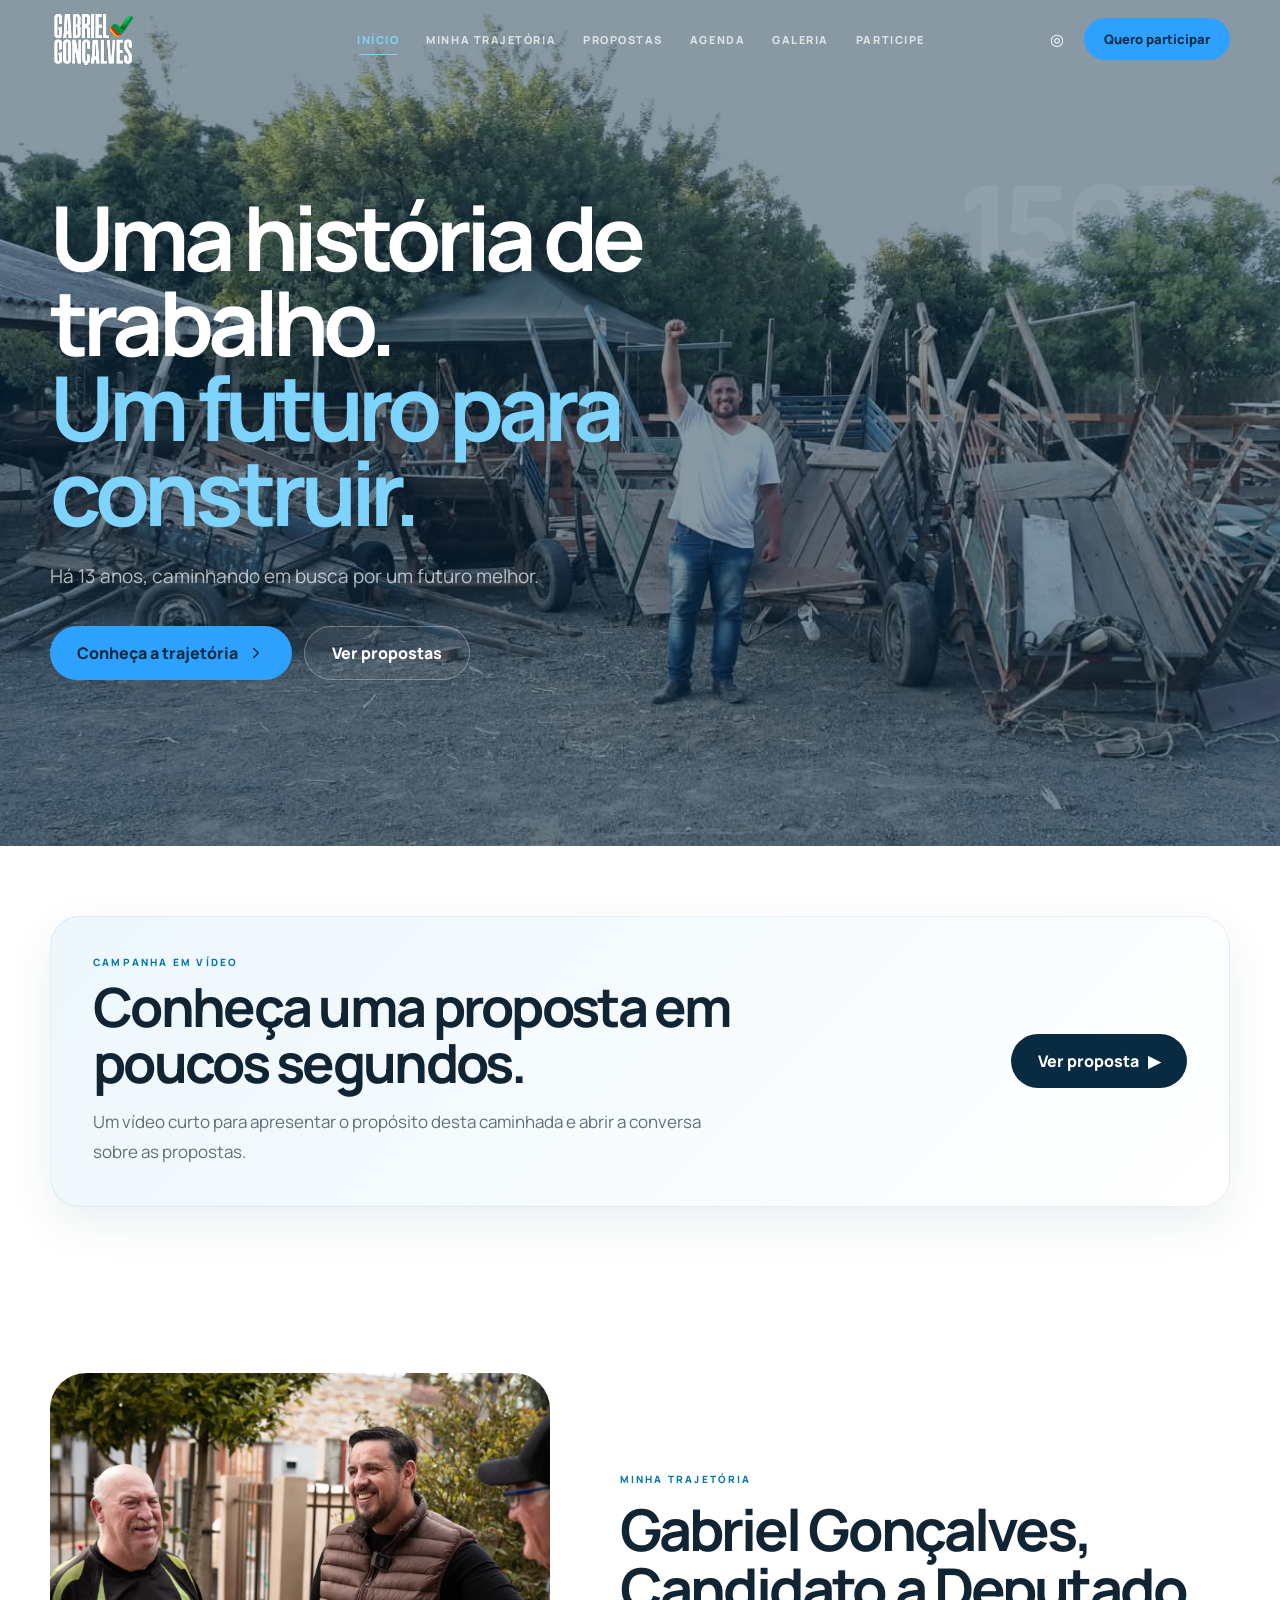
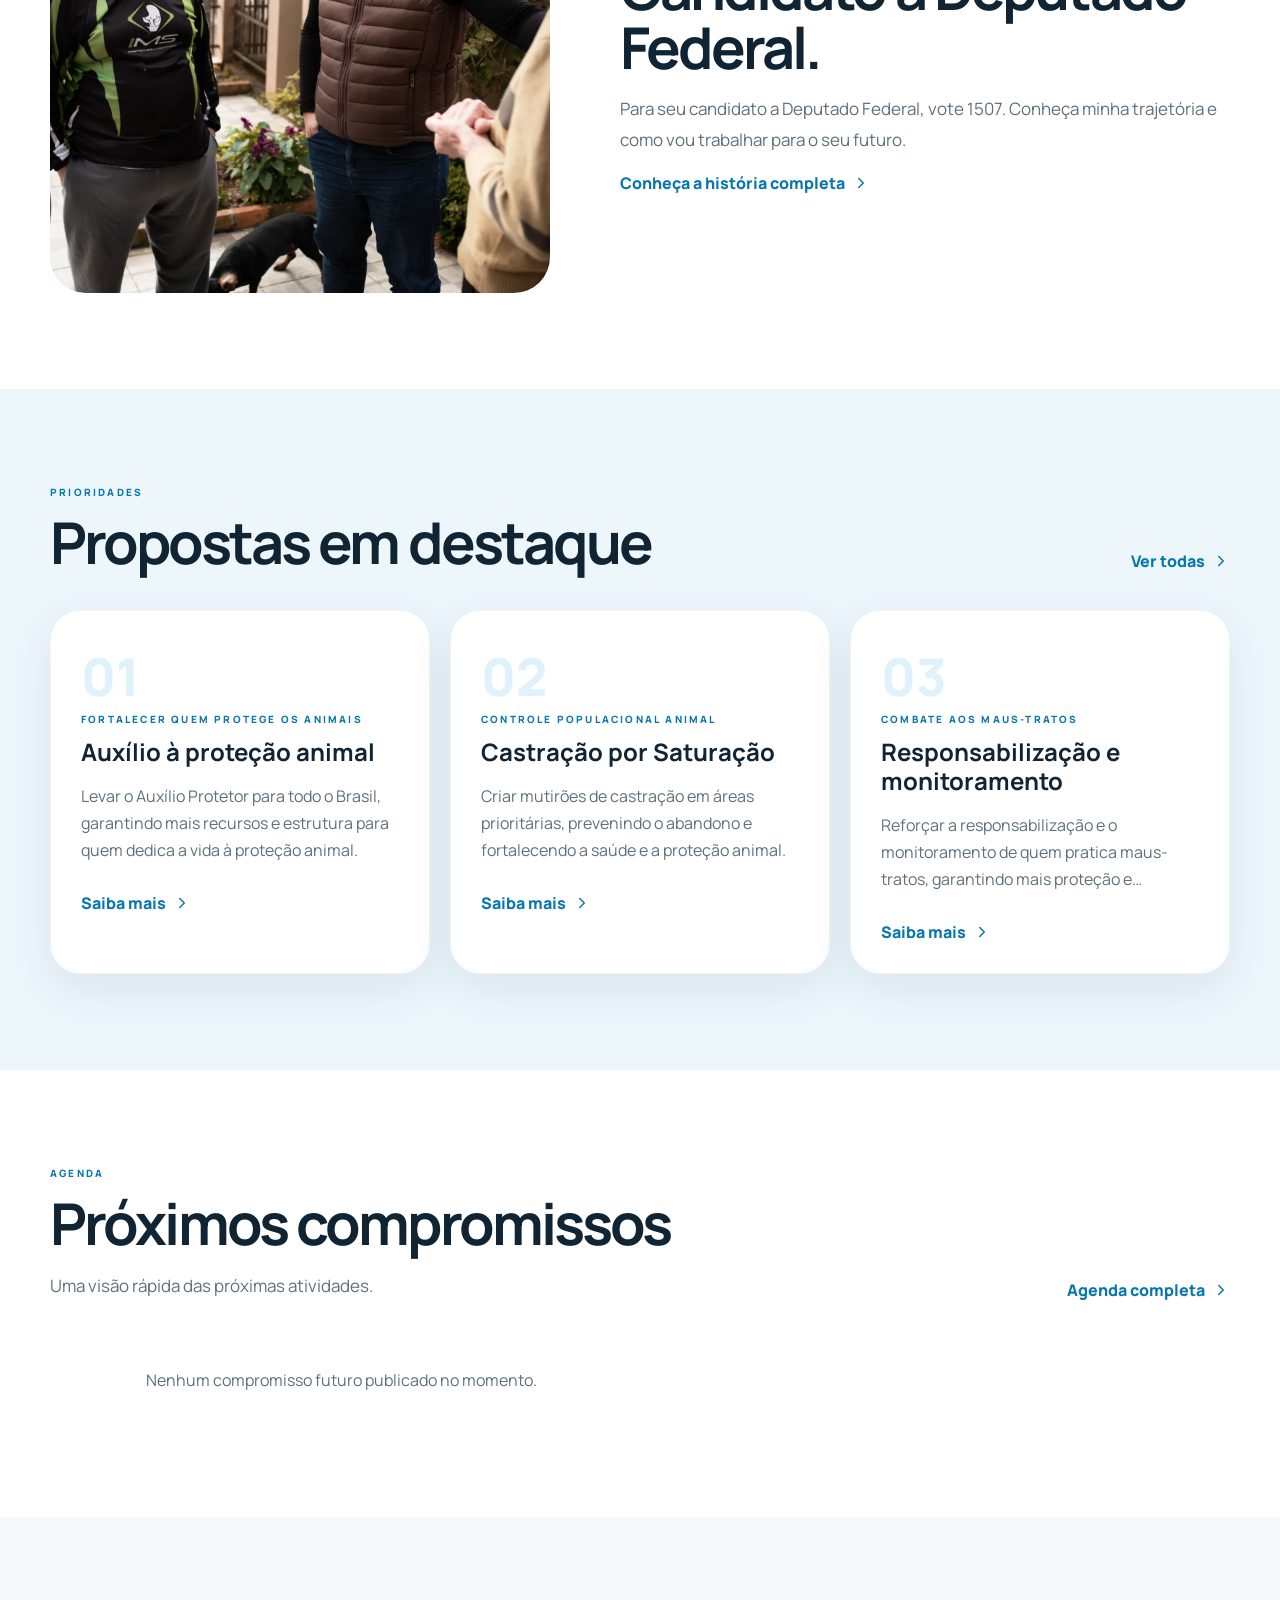
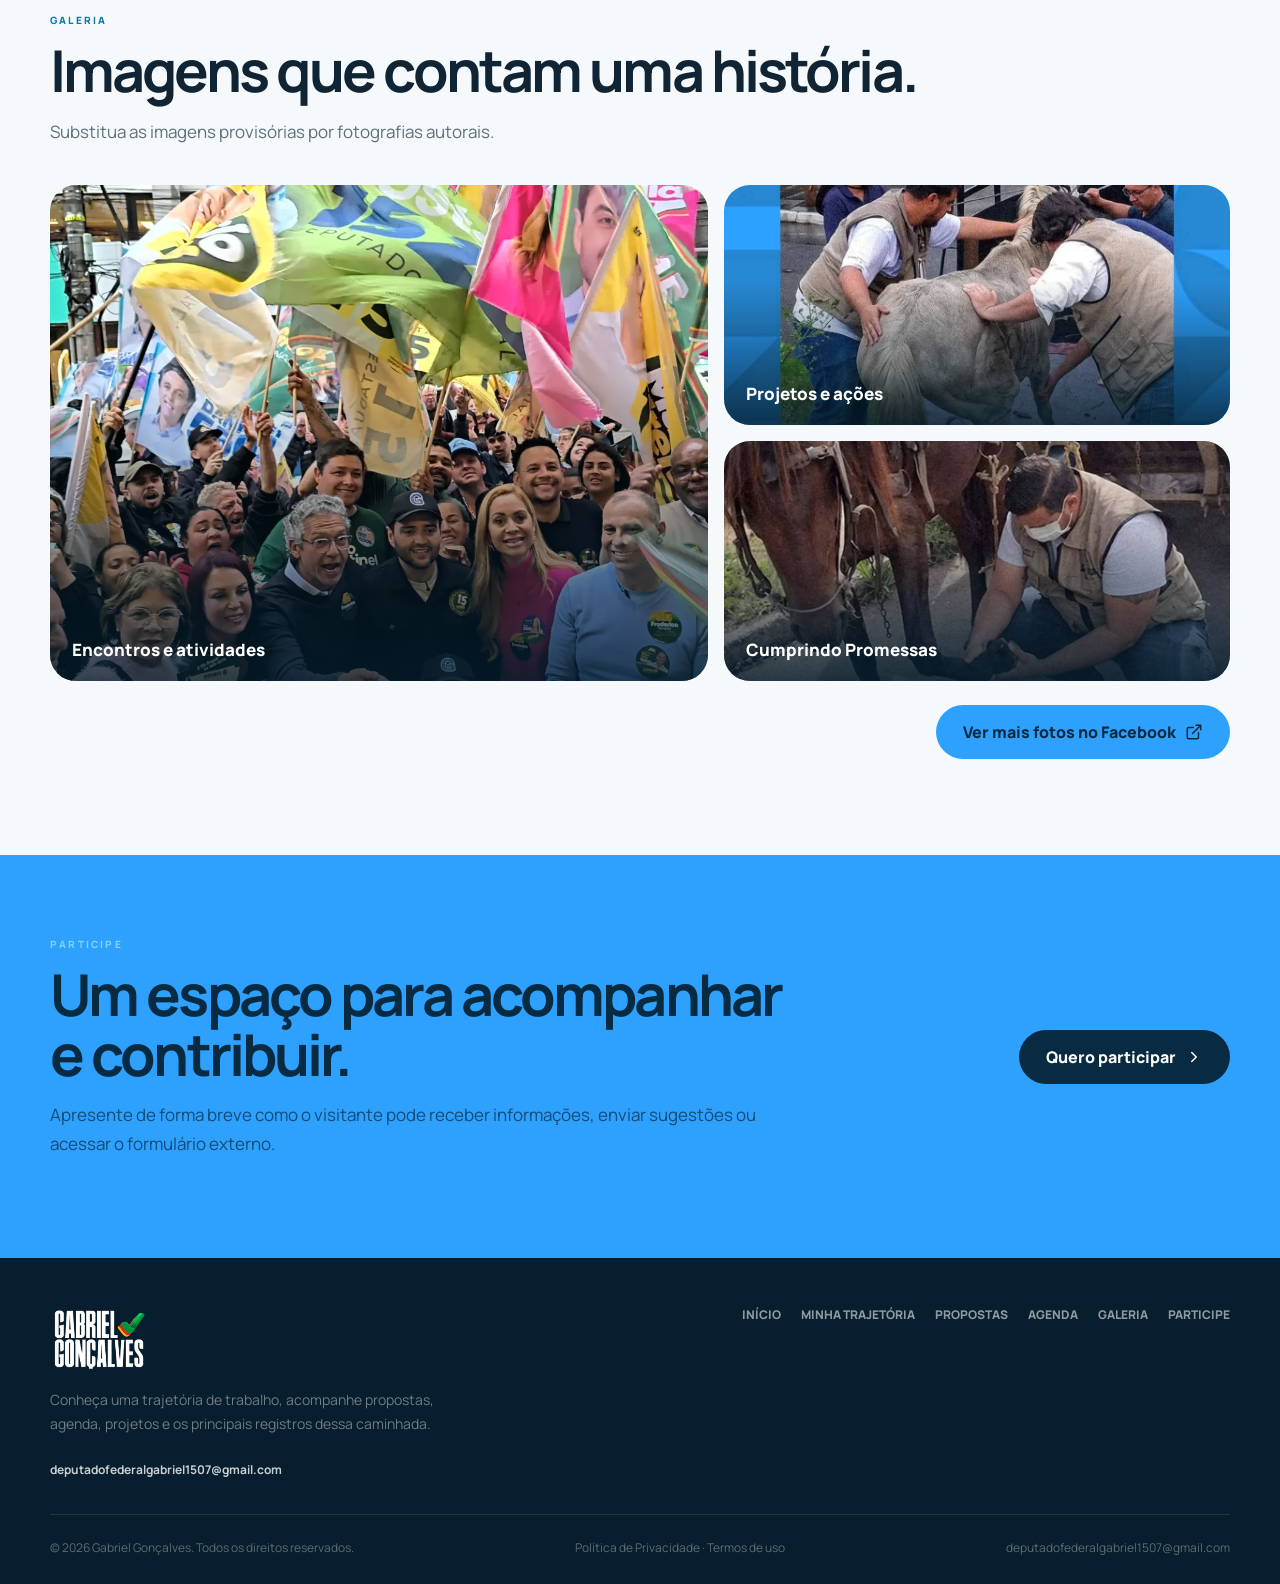
==== index.html @ 4d696f89 "Subindo projeto completo" ====
<!doctype html>
<html lang="pt-BR">

<head>
    <meta charset="UTF-8">
    <meta name="viewport" content="width=device-width,initial-scale=1,viewport-fit=cover">
    <meta name="theme-color" content="#082b42">
    <meta name="description" content="Portal institucional responsivo">
    <link rel="icon" href="assets/images/favicon.svg">
    <link rel="stylesheet" href="assets/css/style.css">
    <title>Portal Institucional</title>
    <link rel="stylesheet" href="assets/css/update-010-final.css">
    <link rel="stylesheet" href="assets/css/agenda-recovery-011.css">
    <link rel="stylesheet" href="assets/css/update-013-social-privacy-responsive.css">
    <link rel="stylesheet" href="assets/css/update-014-mobile-menu-fixes.css">
    <link rel="stylesheet" href="assets/css/update-016-nav-privacy.css">
    <link rel="stylesheet" href="assets/css/update-018-menu-standard.css">
    <link rel="stylesheet" href="assets/css/update-019-header-video.css">
    <link rel="stylesheet" href="assets/css/update-020-youtube-player.css">
    <link rel="stylesheet" href="assets/css/update-021-home-video-modal.css">
    <link rel="stylesheet" href="assets/css/update-023-form-contact.css">
</head>

<body class="page-home">
    <div class="progress"></div>
    <header class="header ">
        <div class="container nav"><a
                    href="index.html"
                    class="brand brand-image"
                    aria-label="Ir para o início"
                >
                    <img src="assets/images/logo_branca.svg" alt="Logo da instituição">
                </a>
            <nav class="desktop-nav"><a class="active" href="index.html">Início</a><a href="minha-trajetoria.html">Minha trajetória</a><a href="propostas.html">Propostas</a><a href="agenda.html">Agenda</a><a href="galeria.html">Galeria</a><a href="participe.html">Participe</a></nav>
            <div class="nav-end"><a class="icon-link" href="#" aria-label="Instagram">◎</a><a class="button small"
                    href="participe.html">Quero participar</a></div><button class="menu-button" aria-label="Abrir menu"
                aria-expanded="false">☰</button>
        </div>
        <nav class="mobile-nav"><a class="active" href="index.html">Início<span class="nav-marker" aria-hidden="true"></span></a><a href="minha-trajetoria.html">Minha trajetória<span class="nav-marker" aria-hidden="true"></span></a><a href="propostas.html">Propostas<span class="nav-marker" aria-hidden="true"></span></a><a href="agenda.html">Agenda<span class="nav-marker" aria-hidden="true"></span></a><a href="galeria.html">Galeria<span class="nav-marker" aria-hidden="true"></span></a><a href="participe.html">Participe<span class="nav-marker" aria-hidden="true"></span></a></nav>
    </header>
    <main>
        <section class="hero"><img src="assets/images/capa.jpeg" alt="Imagem principal provisória">
            <div class="container hero-content">
                <h1>Uma história de trabalho.<br><span>Um futuro para construir.</span></h1>
                <p class="hero-copy">Há 13 anos, caminhando em busca por um futuro melhor.</p>
                <div class="buttons"><a class="button" href="minha-trajetoria.html">Conheça a trajetória <svg
                            class="ui-icon" viewBox="0 0 24 24" aria-hidden="true">
                            <path d="m9 18 6-6-6-6" />
                        </svg></a><a class="button ghost" href="propostas.html">Ver propostas</a></div>
            </div>
            <div class="identity">1507</div>
        </section>
        <section class="home-video-cta-section"><div class="container"><div class="home-video-cta reveal"><div class="home-video-cta-copy"><span class="eyebrow">Campanha em vídeo</span><h2>Conheça uma proposta em poucos segundos.</h2><p class="lead">Um vídeo curto para apresentar o propósito desta caminhada e abrir a conversa sobre as propostas.</p></div><button class="button dark" type="button" data-home-video-open>Ver proposta <span aria-hidden="true">▶</span></button></div></div></section>
        <section class="section white">
            <div class="container about-preview">
                <div class="image-frame reveal"><img src="assets/images/perfil.webp"
                        alt="Retrato institucional provisório"></div>
                <div class="reveal"><span class="eyebrow">Minha trajetória</span>
                    <h2>Gabriel Gonçalves, Candidato a Deputado Federal.</h2>
                    <p class="lead">Para seu candidato a Deputado Federal, vote 1507. Conheça minha trajetória e como vou trabalhar para o seu futuro.</p><a class="text-link" href="minha-trajetoria.html">Conheça a história completa
                        <svg class="ui-icon" viewBox="0 0 24 24" aria-hidden="true">
                            <path d="m9 18 6-6-6-6" />
                        </svg></a>
                </div>
            </div>
        </section>
        <section class="section soft">
            <div class="container">
                <div class="section-head">
                    <div><span class="eyebrow">Prioridades</span>
                        <h2>Propostas em destaque</h2>
                    </div><a href="propostas.html">Ver todas <svg class="ui-icon" viewBox="0 0 24 24"
                            aria-hidden="true">
                            <path d="m9 18 6-6-6-6" />
                        </svg></a>
                </div>
                <div class="proposal-grid">
                    <article class="proposal-card reveal"><span class="proposal-number">01</span><span
                            class="eyebrow">Fortalecer quem protege os animais</span>
                        <h3>Auxílio à proteção animal</h3>
                        <p>Levar o Auxílio Protetor para todo o Brasil, garantindo mais recursos e estrutura para quem dedica a vida à proteção animal.</p><a
                            class="card-link" href="propostas.html">Saiba mais <svg class="ui-icon" viewBox="0 0 24 24"
                                aria-hidden="true">
                                <path d="m9 18 6-6-6-6" />
                            </svg></a>
                    </article>
                    <article class="proposal-card reveal"><span class="proposal-number">02</span><span
                            class="eyebrow">Controle Populacional Animal</span>
                        <h3>Castração por Saturação</h3>
                        <p>Criar mutirões de castração em áreas prioritárias, prevenindo o abandono e fortalecendo a saúde e a proteção animal.</p><a
                            class="card-link" href="propostas.html">Saiba mais <svg class="ui-icon" viewBox="0 0 24 24"
                                aria-hidden="true">
                                <path d="m9 18 6-6-6-6" />
                            </svg></a>
                    </article>
                    <article class="proposal-card reveal"><span class="proposal-number">03</span><span
                            class="eyebrow">Combate aos Maus-Tratos</span>
                        <h3>Responsabilização e monitoramento</h3>
                        <p>Reforçar a responsabilização e o monitoramento de quem pratica maus-tratos, garantindo mais proteção e segurança aos animais.</p><a
                            class="card-link" href="propostas.html">Saiba mais <svg class="ui-icon" viewBox="0 0 24 24"
                                aria-hidden="true">
                                <path d="m9 18 6-6-6-6" />
                            </svg></a>
                    </article>
                </div>
            </div>
        </section>
        <section class="section white">
            <div class="container">
                <div class="section-head">
                    <div><span class="eyebrow">Agenda</span>
                        <h2>Próximos compromissos</h2>
                        <p class="lead">Uma visão rápida das próximas atividades.</p>
                    </div><a href="agenda.html">Agenda completa <svg class="ui-icon" viewBox="0 0 24 24"
                            aria-hidden="true">
                            <path d="m9 18 6-6-6-6" />
                        </svg></a>
                </div>
                <div class="agenda-preview"><a class="event reveal" href="agenda.html">
                        <div class="event-date"><svg viewBox="0 0 24 24">
                                <path d="M3 5h18v16H3zM7 3v4M17 3v4M3 10h18" />
                            </svg><strong>A DEFINIR</strong></div>
                        <div class="event-info"><span class="eyebrow">Encontro</span>
                            <h3>Próximo compromisso</h3>
                            <p class="event-meta"><span><svg viewBox="0 0 24 24">
                                        <circle cx="12" cy="12" r="9" />
                                        <path d="M12 7v5l3 2" />
                                    </svg>Horário a confirmar</span><span><svg viewBox="0 0 24 24">
                                        <path d="M20 10c0 5-8 11-8 11S4 15 4 10a8 8 0 1 1 16 0z" />
                                        <circle cx="12" cy="10" r="2" />
                                    </svg>Local a confirmar</span></p>
                        </div><svg class="ui-icon" viewBox="0 0 24 24" aria-hidden="true">
                            <path d="m9 18 6-6-6-6" />
                        </svg>
                    </a><a class="event reveal" href="agenda.html">
                        <div class="event-date"><svg viewBox="0 0 24 24">
                                <path d="M3 5h18v16H3zM7 3v4M17 3v4M3 10h18" />
                            </svg><strong>EM BREVE</strong></div>
                        <div class="event-info"><span class="eyebrow">Agenda</span>
                            <h3>Nova atividade</h3>
                            <p class="event-meta"><span><svg viewBox="0 0 24 24">
                                        <circle cx="12" cy="12" r="9" />
                                        <path d="M12 7v5l3 2" />
                                    </svg>Horário a confirmar</span><span><svg viewBox="0 0 24 24">
                                        <path d="M20 10c0 5-8 11-8 11S4 15 4 10a8 8 0 1 1 16 0z" />
                                        <circle cx="12" cy="10" r="2" />
                                    </svg>Local a confirmar</span></p>
                        </div><svg class="ui-icon" viewBox="0 0 24 24" aria-hidden="true">
                            <path d="m9 18 6-6-6-6" />
                        </svg>
                    </a></div>
            </div>
        </section>
        <section class="section gallery-section">
            <div class="container">
                <div class="section-head">
                    <div><span class="eyebrow">Galeria</span>
                        <h2>Imagens que contam uma história.</h2>
                        <p class="lead">Substitua as imagens provisórias por fotografias autorais.</p>
                    </div>
                </div>
                <div class="gallery-grid"><button class="gallery-item gallery-large reveal"
                        data-lightbox="assets/images/gallery-1.webp" aria-label="Ampliar imagem 1"><img
                            src="assets/images/gallery-1.webp" alt="Imagem provisória da galeria 1"><span>Encontros e
                            atividades</span></button><button class="gallery-item reveal"
                        data-lightbox="assets/images/gallery2.jpeg" aria-label="Ampliar imagem 2"><img
                            src="assets/images/gallery2.jpeg" alt="Imagem provisória da galeria 2"><span>Projetos e
                            ações</span></button><button class="gallery-item reveal"
                        data-lightbox="assets/images/gallery3.jpeg" aria-label="Ampliar imagem 3"><img
                            src="assets/images/gallery3.jpeg" alt="Imagem provisória da galeria 3"><span>Cumprindo Promessas
                            </span></button></div>
                <div style="display:flex;justify-content:flex-end;margin-top:24px;">
                    <a class="button" href="https://www.facebook.com/share/1ZraroQmxM/" target="_blank" rel="noopener noreferrer">
                        Ver mais fotos no Facebook
                        <svg class="ui-icon" viewBox="0 0 24 24" aria-hidden="true">
                            <path d="M15 3h6v6M10 14 21 3M18 13v6a2 2 0 0 1-2 2H5a2 2 0 0 1-2-2V8a2 2 0 0 1 2-2h6" />
                        </svg>
                    </a>
                </div>
            </div>
        </section>
        <section class="home-participate">
            <div class="container participate-banner reveal">
                <div><span class="eyebrow light">Participe</span>
                    <h2>Um espaço para acompanhar e contribuir.</h2>
                    <p>Apresente de forma breve como o visitante pode receber informações, enviar sugestões ou acessar o
                        formulário externo.</p>
                </div><a class="button" href="participe.html">Quero participar <svg class="ui-icon" viewBox="0 0 24 24"
                        aria-hidden="true">
                        <path d="m9 18 6-6-6-6" />
                    </svg></a>
            </div>
        </section>
        <div class="lightbox" id="lightbox" aria-hidden="true"><button type="button" class="lightbox-close"
                aria-label="Fechar imagem">×</button><img src="" alt="Imagem ampliada"></div>
    </main>
    <footer>
        <div class="container">
            <div class="footer-grid">
                <div>
                    <div class="brand"><a
                    href="index.html"
                    class="brand brand-image"
                    aria-label="Ir para o início"
                >
                    <img src="assets/images/logo_branca.svg" alt="Logo da instituição">
                </a></div>
                    <p>Conheça uma trajetória de trabalho, acompanhe propostas, agenda, projetos e os principais registros dessa caminhada.</p><a class="site-contact-email" href="mailto:deputadofederalgabriel1507@gmail.com">deputadofederalgabriel1507@gmail.com</a>
                </div>
                <nav class="footer-nav"><a href="index.html">Início</a><a href="minha-trajetoria.html">Minha
                        trajetória</a><a href="propostas.html">Propostas</a><a href="agenda.html">Agenda</a><a
                        href="galeria.html">Galeria</a><a href="participe.html">Participe</a></nav>
            </div>
            <div class="legal"><span>© 2026 Gabriel Gonçalves. Todos os direitos reservados.</span><span><a href="politica-de-privacidade.html">Política de Privacidade</a> · Termos de uso</span><span><a class="footer-contact-link" href="mailto:deputadofederalgabriel1507@gmail.com">deputadofederalgabriel1507@gmail.com</a></span></div>
        </div>
    </footer>
    <script src="assets/js/main.js"></script>
    <script src="assets/js/home-agenda-live.js"></script>
    <script src="assets/js/mobile-menu-v2.js"></script>

    <div class="home-video-modal-backdrop" id="home-video-modal" aria-hidden="true"><div class="home-video-modal" role="dialog" aria-modal="true" aria-label="Vídeo da campanha"><button class="home-video-modal-close" type="button" aria-label="Fechar vídeo">×</button><div class="home-video-frame" data-home-video-frame></div></div></div>
    <script src="assets/js/home-video-modal.js"></script>
</body>

</html>
---- assets/css/style.css ----
@import url('https://fonts.googleapis.com/css2?family=Manrope:wght@400;500;600;700;800&display=swap');

:root {
    --navy: #082b42;
    --navy2: #061e2d;
    --blue: #2ea1ff;
    --cyan: #7dd3fc;
    --text: #102433;
    --muted: #5f707b;
    --soft: #edf6fb;
    --white: #fff;
    --shadow: 0 16px 46px rgba(12, 65, 94, .09)
}

* {
    box-sizing: border-box
}

html {
    scroll-behavior: smooth;
    overflow-x: hidden
}

body {
    margin: 0;
    overflow-x: hidden;
    background: #f4f8fb;
    color: var(--text);
    font-family: Manrope, Arial, sans-serif
}

body.menu-open {
    overflow: hidden
}

a {
    color: inherit;
    text-decoration: none
}

button {
    font: inherit
}

img {
    display: block;
    max-width: 100%
}

.container {
    width: min(1180px, calc(100% - 40px));
    margin: auto
}

.progress {
    position: fixed;
    inset: 0 0 auto;
    height: 3px;
    z-index: 100;
    transform-origin: left;
    background: var(--blue)
}

.header {
    position: fixed;
    inset: 0 0 auto;
    z-index: 80;
    transition: .35s
}

.header.scrolled,
.header.inner {
    background: rgba(8, 43, 66, .96);
    box-shadow: 0 12px 40px rgba(4, 31, 48, .2);
    backdrop-filter: blur(16px)
}

.nav {
    height: 78px;
    display: flex;
    align-items: center;
    justify-content: space-between;
    gap: 24px
}

.brand {
    color: #fff;
    line-height: 1
}

.brand strong {
    display: block;
    font-size: 19px;
    font-weight: 800;
    letter-spacing: -.04em
}

.brand span {
    display: block;
    margin-top: 7px;
    color: var(--cyan);
    font-size: 8px;
    font-weight: 800;
    letter-spacing: .23em
}

.brand-logo {
    height: 44px;
    width: auto
}

.desktop-nav {
    display: flex;
    gap: 27px
}

.desktop-nav a {
    position: relative;
    padding: 12px 0;
    color: rgba(255, 255, 255, .72);
    font-size: 11px;
    font-weight: 800;
    letter-spacing: .14em;
    text-transform: uppercase
}

.desktop-nav a:hover,
.desktop-nav a.active {
    color: var(--cyan)
}

.desktop-nav a.active:after {
    content: '';
    position: absolute;
    left: 2px;
    right: 2px;
    bottom: 4px;
    height: 1px;
    background: var(--cyan)
}

.nav-end {
    display: flex;
    align-items: center;
    gap: 12px
}

.icon-link {
    color: #fff;
    padding: 8px
}

.menu-button {
    display: none;
    padding: 9px;
    border: 1px solid rgba(255, 255, 255, .2);
    border-radius: 50%;
    background: transparent;
    color: #fff
}

.mobile-nav {
    display: none;
    background: var(--navy);
    border-top: 1px solid rgba(255, 255, 255, .1)
}

.mobile-nav.open {
    display: block
}

.mobile-nav a {
    display: flex;
    justify-content: space-between;
    padding: 16px 20px;
    border-bottom: 1px solid rgba(255, 255, 255, .09);
    color: #fff;
    font-weight: 700
}

.button {
    display: inline-flex;
    align-items: center;
    justify-content: center;
    gap: 9px;
    min-height: 54px;
    padding: 0 27px;
    border: 0;
    border-radius: 999px;
    background: var(--blue);
    color: var(--navy);
    font-weight: 800;
    cursor: pointer;
    transition: .25s
}

.button:hover {
    transform: translateY(-2px);
    background: #fff
}

.button.small {
    min-height: 42px;
    padding: 0 20px;
    font-size: 13px
}

.button.ghost {
    border: 1px solid rgba(255, 255, 255, .3);
    background: rgba(255, 255, 255, .06);
    color: #fff
}

.button.dark {
    background: var(--navy);
    color: #fff
}

.button.dark:hover {
    background: #fff;
    color: var(--navy)
}

.hero {
    position: relative;
    display: flex;
    min-height: 94svh;
    align-items: center;
    overflow: hidden;
    background: var(--navy);
    color: #fff
}

.hero>img {
    position: absolute;
    inset: 0;
    width: 100%;
    height: 100%;
    object-fit: cover;
    opacity: .52
}

.hero:after {
    content: '';
    position: absolute;
    inset: 0;
    background: linear-gradient(90deg, var(--navy), rgba(8, 43, 66, .91) 50%, rgba(8, 43, 66, .17)), linear-gradient(0deg, var(--navy), transparent 58%)
}

.hero-content {
    position: relative;
    z-index: 2;
    padding: 122px 0 90px
}

.pill {
    display: inline-flex;
    align-items: center;
    gap: 8px;
    padding: 10px 15px;
    border: 1px solid rgba(255, 255, 255, .18);
    border-radius: 999px;
    background: rgba(255, 255, 255, .09);
    font-size: 10px;
    font-weight: 800;
    letter-spacing: .18em;
    text-transform: uppercase
}

.hero h1 {
    max-width: 930px;
    margin: 26px 0 0;
    font-size: clamp(50px, 7vw, 92px);
    line-height: .95;
    letter-spacing: -.065em
}

.hero h1 span {
    color: var(--cyan)
}

.hero-copy {
    max-width: 650px;
    margin: 26px 0 0;
    color: rgba(255, 255, 255, .68);
    font-size: 19px;
    line-height: 1.75
}

.buttons {
    display: flex;
    flex-wrap: wrap;
    gap: 12px;
    margin-top: 33px
}

.identity {
    position: absolute;
    z-index: 2;
    right: 7%;
    top: 17%;
    color: rgba(255, 255, 255, .08);
    font-size: 120px;
    font-weight: 800;
    letter-spacing: -.08em
}

.section {
    padding: 94px 0
}

.white {
    background: #fff
}

.soft {
    background: var(--soft)
}

.eyebrow {
    display: block;
    color: #0877ad;
    font-size: 10px;
    font-weight: 800;
    letter-spacing: .22em;
    text-transform: uppercase
}

.eyebrow.light {
    color: var(--cyan)
}

h2 {
    margin: 14px 0 0;
    font-size: clamp(35px, 5vw, 58px);
    line-height: 1.03;
    letter-spacing: -.05em
}

.lead {
    color: var(--muted);
    font-size: 17px;
    line-height: 1.78
}

.section-head {
    display: flex;
    align-items: end;
    justify-content: space-between;
    gap: 28px;
    margin-bottom: 38px
}

.section-head p {
    margin-bottom: 0
}

.text-link,
.section-head>a,
.card-link {
    display: inline-flex;
    align-items: center;
    gap: 7px;
    color: #0877ad;
    font-weight: 800
}

.about-preview {
    display: grid;
    grid-template-columns: .9fr 1.1fr;
    align-items: center;
    gap: 70px
}

.image-frame {
    overflow: hidden;
    border-radius: 36px
}

.image-frame img {
    width: 100%;
    height: 520px;
    object-fit: cover;
    transition: .6s
}

.image-frame:hover img {
    transform: scale(1.035)
}

.proposal-grid {
    display: grid;
    grid-template-columns: repeat(3, 1fr);
    gap: 20px
}

.proposal-card {
    min-width: 0;
    padding: 30px;
    border: 1px solid rgba(8, 43, 66, .05);
    border-radius: 30px;
    background: #fff;
    box-shadow: var(--shadow)
}

.proposal-number {
    display: block;
    color: #dff2fc;
    font-size: 52px;
    font-weight: 800
}

.proposal-card h3 {
    margin: 12px 0 0;
    font-size: 24px;
    line-height: 1.2
}

.proposal-card p {
    display: -webkit-box;
    overflow: hidden;
    color: var(--muted);
    line-height: 1.7;
    -webkit-line-clamp: 3;
    -webkit-box-orient: vertical
}

.proposal-card .card-link {
    margin-top: 12px;
    border: 0;
    background: none;
    padding: 0;
    cursor: pointer
}

.agenda-preview {
    display: grid;
    grid-template-columns: 1fr 1fr;
    gap: 16px
}

.event {
    display: grid;
    grid-template-columns: 100px minmax(0, 1fr) auto;
    align-items: center;
    gap: 20px;
    padding: 23px;
    border: 1px solid rgba(8, 43, 66, .05);
    border-radius: 26px;
    background: #f4f9fc;
    transition: .25s
}

.event:hover {
    transform: translateY(-3px);
    background: #e9f5fb
}

.event-date {
    padding-right: 18px;
    border-right: 1px solid rgba(8, 43, 66, .1)
}

.event-date svg {
    width: 22px;
    fill: none;
    stroke: #1599e5;
    stroke-width: 2
}

.event-date strong {
    display: block;
    margin-top: 8px;
    font-size: 13px
}

.event-info h3 {
    margin: 5px 0 0;
    font-size: 20px
}

.event-meta {
    display: flex;
    flex-wrap: wrap;
    gap: 16px;
    margin: 9px 0 0;
    color: var(--muted);
    font-size: 13px
}

.event-meta span {
    display: flex;
    align-items: center;
    gap: 6px
}

.chevron {
    font-size: 25px;
    color: #88d3f3
}

.page-hero {
    position: relative;
    overflow: hidden;
    padding: 145px 0 82px;
    background: var(--navy);
    color: #fff
}

.page-hero:after {
    content: '';
    position: absolute;
    right: -90px;
    top: 25px;
    width: 330px;
    height: 330px;
    border: 70px solid rgba(46, 161, 255, .08);
    border-radius: 50%
}

.page-hero .container {
    position: relative;
    z-index: 2
}

.page-hero h1 {
    max-width: 920px;
    margin: 20px 0 0;
    font-size: clamp(48px, 7vw, 76px);
    line-height: .98;
    letter-spacing: -.06em
}

.page-hero p {
    max-width: 680px;
    color: rgba(255, 255, 255, .62);
    font-size: 18px;
    line-height: 1.75
}

.about-page {
    display: grid;
    grid-template-columns: 1fr 1fr;
    align-items: start;
    gap: 65px
}

.about-page>img {
    width: 100%;
    height: 650px;
    object-fit: cover;
    border-radius: 36px
}

.values {
    display: grid;
    grid-template-columns: 1fr 1fr;
    gap: 12px;
    margin-top: 30px
}

.value {
    display: flex;
    align-items: center;
    gap: 10px;
    padding: 15px;
    border-radius: 16px;
    background: var(--soft);
    font-weight: 700
}

.check {
    display: grid;
    width: 30px;
    height: 30px;
    place-items: center;
    border-radius: 50%;
    background: #dff2fc;
    color: #0877ad
}

.notice {
    display: flex;
    gap: 16px;
    margin-bottom: 28px;
    padding: 22px;
    border: 1px solid #bde8fb;
    border-radius: 24px;
    background: #eaf8fe
}

.notice-icon {
    font-size: 25px;
    color: #0877ad
}

.events {
    display: grid;
    gap: 15px
}

.events .event {
    background: #fff;
    box-shadow: var(--shadow)
}

.narrow {
    max-width: 920px
}

.participate {
    display: grid;
    grid-template-columns: 1.1fr .9fr;
    gap: 28px
}

.form-card,
.social-card {
    padding: 40px;
    border-radius: 34px
}

.form-card {
    background: #fff;
    box-shadow: var(--shadow)
}

.privacy {
    display: flex;
    gap: 12px;
    margin-top: 25px;
    padding: 15px;
    border-radius: 16px;
    background: var(--soft);
    color: var(--muted);
    font-size: 14px
}

.social-card {
    background: var(--navy);
    color: #fff
}

.social {
    display: flex;
    align-items: center;
    justify-content: space-between;
    margin-top: 10px;
    padding: 15px;
    border: 1px solid rgba(255, 255, 255, .12);
    border-radius: 16px;
    background: rgba(255, 255, 255, .05);
    font-weight: 700;
    transition: .2s
}

.social:hover {
    background: rgba(255, 255, 255, .1);
    border-color: rgba(46, 161, 255, .4)
}

.social span {
    display: flex;
    align-items: center;
    gap: 10px
}

.social svg {
    width: 20px;
    fill: none;
    stroke: var(--cyan);
    stroke-width: 2
}

.modal-backdrop {
    position: fixed;
    inset: 0;
    z-index: 120;
    display: none;
    place-items: center;
    padding: 20px;
    background: rgba(4, 29, 45, .8);
    backdrop-filter: blur(6px)
}

.modal-backdrop.open {
    display: grid
}

.modal {
    position: relative;
    width: min(650px, 100%);
    max-height: 85svh;
    overflow: auto;
    padding: 38px;
    border-radius: 32px;
    background: #fff
}

.modal h2 {
    font-size: 34px
}

.modal p {
    color: var(--muted);
    line-height: 1.8
}

.modal-close {
    position: absolute;
    right: 18px;
    top: 18px;
    width: 40px;
    height: 40px;
    border: 0;
    border-radius: 50%;
    background: #eef3f6;
    font-size: 24px;
    cursor: pointer
}

footer {
    padding: 48px 0 28px;
    background: var(--navy2);
    color: #fff
}

.footer-grid {
    display: flex;
    justify-content: space-between;
    gap: 40px;
    padding-bottom: 35px;
    border-bottom: 1px solid rgba(255, 255, 255, .1)
}

.footer-grid p {
    max-width: 420px;
    color: rgba(255, 255, 255, .42);
    font-size: 14px;
    line-height: 1.7
}

.footer-nav {
    display: flex;
    flex-wrap: wrap;
    align-content: flex-start;
    gap: 20px
}

.footer-nav a {
    color: rgba(255, 255, 255, .55);
    font-size: 12px;
    font-weight: 800;
    text-transform: uppercase
}

.legal {
    display: flex;
    justify-content: space-between;
    gap: 15px;
    margin-top: 24px;
    color: rgba(255, 255, 255, .35);
    font-size: 12px
}

.reveal {
    opacity: 0;
    transform: translateY(24px);
    transition: opacity .65s ease, transform .65s ease
}

.reveal.visible {
    opacity: 1;
    transform: none
}

@media(max-width:900px) {

    .desktop-nav,
    .nav-end {
        display: none
    }

    .menu-button {
        display: grid
    }

    .identity {
        display: none
    }

    .about-preview,
    .about-page,
    .participate {
        grid-template-columns: 1fr
    }

    .proposal-grid {
        grid-template-columns: repeat(2, 1fr)
    }

    .agenda-preview {
        grid-template-columns: 1fr
    }

    .about-page>img {
        height: 520px
    }

    .social-card {
        order: -1
    }
}

@media(max-width:600px) {
    .container {
        width: min(100% - 28px, 1180px)
    }

    .nav {
        height: 70px
    }

    .section {
        padding: 64px 0
    }

    .hero {
        min-height: 790px
    }

    .hero-content {
        padding: 100px 0 67px
    }

    .hero h1 {
        font-size: 44px;
        line-height: .98
    }

    .hero-copy {
        font-size: 16px;
        line-height: 1.65
    }

    .buttons {
        display: grid
    }

    .button {
        width: 100%;
        padding: 0 18px
    }

    .about-preview {
        gap: 34px
    }

    .image-frame img {
        height: 420px
    }

    .section-head {
        align-items: flex-start;
        flex-direction: column;
        margin-bottom: 28px
    }

    h2 {
        font-size: 36px
    }

    .proposal-grid {
        grid-template-columns: 1fr;
        gap: 14px
    }

    .proposal-card {
        padding: 22px;
        border-radius: 24px
    }

    .proposal-card h3 {
        font-size: 21px
    }

    .event {
        grid-template-columns: 64px minmax(0, 1fr) 18px;
        gap: 12px;
        padding: 16px;
        border-radius: 20px
    }

    .event-date {
        padding-right: 10px
    }

    .event-date strong {
        font-size: 11px;
        line-height: 1.2
    }

    .event-info h3 {
        overflow: hidden;
        font-size: 16px;
        text-overflow: ellipsis;
        white-space: nowrap
    }

    .event-meta {
        display: grid;
        gap: 4px;
        font-size: 11px
    }

    .page-hero {
        padding: 125px 0 62px
    }

    .page-hero h1 {
        font-size: 44px
    }

    .page-hero p {
        font-size: 16px
    }

    .about-page {
        gap: 32px
    }

    .about-page>img {
        height: 440px
    }

    .values {
        grid-template-columns: 1fr
    }

    .form-card,
    .social-card {
        padding: 25px;
        border-radius: 25px
    }

    .modal {
        padding: 28px 22px
    }

    .footer-grid,
    .legal {
        flex-direction: column
    }

    .footer-nav {
        gap: 14px 18px
    }
}

@media(max-width:360px) {
    .container {
        width: calc(100% - 22px)
    }

    .hero h1,
    .page-hero h1 {
        font-size: 38px
    }

    .pill {
        font-size: 8px;
        letter-spacing: .12em
    }

    h2 {
        font-size: 31px
    }

    .event {
        grid-template-columns: 54px minmax(0, 1fr) 14px;
        padding: 13px;
        gap: 9px
    }

    .event-info h3 {
        font-size: 14px
    }

    .proposal-card {
        padding: 19px
    }

    .social {
        font-size: 13px
    }

    .brand strong {
        font-size: 16px
    }
}

/* Conteúdos adicionais */
.intro-grid {
    display: grid;
    grid-template-columns: .9fr 1.1fr;
    gap: 70px;
    align-items: start
}

.intro-grid .lead {
    margin-top: 0
}

.topic-nav {
    display: flex;
    flex-wrap: wrap;
    gap: 10px;
    margin-top: 35px
}

.topic-nav a {
    padding: 11px 16px;
    border: 1px solid #cce7f4;
    border-radius: 999px;
    background: #fff;
    color: #0877ad;
    font-size: 13px;
    font-weight: 800
}

.method-grid {
    display: grid;
    grid-template-columns: .8fr 1.2fr;
    gap: 70px;
    align-items: start
}

.steps {
    display: grid;
    gap: 13px
}

.step {
    display: flex;
    gap: 20px;
    padding: 22px;
    border-radius: 22px;
    background: var(--soft)
}

.step>strong {
    color: #b5e3f7;
    font-size: 38px;
    line-height: 1
}

.step h3 {
    margin: 2px 0 6px;
    font-size: 20px
}

.step p {
    margin: 0;
    color: var(--muted);
    line-height: 1.65
}

.commitments {
    background: var(--navy);
    color: #fff
}

.commitment-grid {
    display: grid;
    grid-template-columns: repeat(4, 1fr);
    gap: 15px
}

.commitment-grid article {
    padding: 25px;
    border: 1px solid rgba(255, 255, 255, .1);
    border-radius: 24px;
    background: rgba(255, 255, 255, .05)
}

.commitment-grid span {
    display: grid;
    width: 40px;
    height: 40px;
    place-items: center;
    border-radius: 50%;
    background: var(--blue);
    color: var(--navy);
    font-weight: 800
}

.commitment-grid h3 {
    font-size: 21px
}

.commitment-grid p {
    color: rgba(255, 255, 255, .58);
    line-height: 1.7
}

.document-callout {
    display: flex;
    align-items: center;
    justify-content: space-between;
    gap: 40px;
    padding: 38px;
    border-radius: 32px;
    background: var(--soft)
}

.document-callout>div {
    max-width: 760px
}

.document-callout .lead {
    margin-bottom: 0
}

.video-section {
    overflow: hidden;
    background: var(--navy);
    color: #fff
}

.video-lead {
    color: rgba(255, 255, 255, .58);
    line-height: 1.7
}

.carousel-controls {
    display: flex;
    gap: 8px
}

.carousel-controls button {
    width: 46px;
    height: 46px;
    border: 1px solid rgba(255, 255, 255, .18);
    border-radius: 50%;
    background: rgba(255, 255, 255, .08);
    color: #fff;
    font-size: 20px;
    cursor: pointer
}

.video-carousel {
    display: grid;
    grid-auto-flow: column;
    grid-auto-columns: minmax(340px, 42%);
    gap: 18px;
    overflow-x: auto;
    scroll-snap-type: x mandatory;
    scrollbar-width: none;
    padding-bottom: 12px
}

.video-carousel::-webkit-scrollbar {
    display: none
}

.video-card {
    scroll-snap-align: start;
    padding: 17px;
    border: 1px solid rgba(255, 255, 255, .1);
    border-radius: 26px;
    background: rgba(255, 255, 255, .06)
}

.video-frame {
    overflow: hidden;
    aspect-ratio: 16/9;
    margin-bottom: 18px;
    border-radius: 18px;
    background: #041d2d
}

.video-frame iframe {
    width: 100%;
    height: 100%;
    border: 0
}

.video-card h3 {
    margin: 9px 0;
    font-size: 21px
}

.video-card p {
    margin: 0;
    color: rgba(255, 255, 255, .58);
    line-height: 1.6
}

.gallery-section {
    background: #f5f9fc
}

.gallery-grid {
    display: grid;
    grid-template-columns: 1.3fr 1fr;
    grid-template-rows: repeat(2, 240px);
    gap: 16px
}

.gallery-item {
    position: relative;
    overflow: hidden;
    padding: 0;
    border: 0;
    border-radius: 26px;
    background: #dceef7;
    cursor: pointer
}

.gallery-large {
    grid-row: 1/3
}

.gallery-item img {
    width: 100%;
    height: 100%;
    object-fit: cover;
    transition: .55s
}

.gallery-item:hover img {
    transform: scale(1.045)
}

.gallery-item:after {
    content: '';
    position: absolute;
    inset: 40% 0 0;
    background: linear-gradient(transparent, rgba(4, 29, 45, .8))
}

.gallery-item span {
    position: absolute;
    z-index: 2;
    left: 22px;
    bottom: 20px;
    color: #fff;
    font-size: 17px;
    font-weight: 800
}

.home-participate {
    padding: 82px 0;
    background: var(--blue)
}

.participate-banner {
    display: flex;
    align-items: center;
    justify-content: space-between;
    gap: 45px
}

.participate-banner>div {
    max-width: 760px
}

.participate-banner h2 {
    color: var(--navy)
}

.participate-banner p {
    color: rgba(8, 43, 66, .72);
    font-size: 17px;
    line-height: 1.7
}

.participate-banner .button {
    background: var(--navy);
    color: #fff;
    white-space: nowrap
}

.lightbox {
    position: fixed;
    inset: 0;
    z-index: 150;
    display: none;
    place-items: center;
    padding: 28px;
    background: rgba(3, 20, 31, .92);
    backdrop-filter: blur(7px)
}

.lightbox.open {
    display: grid
}

.lightbox img {
    max-width: min(1200px, 100%);
    max-height: 88svh;
    border-radius: 20px
}

.lightbox-close {
    position: absolute;
    right: 24px;
    top: 20px;
    width: 46px;
    height: 46px;
    border: 1px solid rgba(255, 255, 255, .2);
    border-radius: 50%;
    background: rgba(255, 255, 255, .1);
    color: #fff;
    font-size: 27px;
    cursor: pointer
}

@media(max-width:900px) {

    .intro-grid,
    .method-grid {
        grid-template-columns: 1fr;
        gap: 30px
    }

    .commitment-grid {
        grid-template-columns: repeat(2, 1fr)
    }

    .video-carousel {
        grid-auto-columns: minmax(310px, 70%)
    }

    .document-callout,
    .participate-banner {
        align-items: flex-start;
        flex-direction: column
    }

    .gallery-grid {
        grid-template-columns: 1fr 1fr;
        grid-template-rows: 330px 220px
    }

    .gallery-large {
        grid-column: 1/3;
        grid-row: auto
    }
}

@media(max-width:600px) {
    .commitment-grid {
        grid-template-columns: 1fr
    }

    .document-callout {
        padding: 24px
    }

    .video-carousel {
        grid-auto-columns: 88%
    }

    .carousel-controls {
        margin-top: 10px
    }

    .gallery-grid {
        display: grid;
        grid-template-columns: 1fr;
        grid-template-rows: 310px 210px 210px
    }

    .gallery-large {
        grid-column: auto
    }

    .home-participate {
        padding: 64px 0
    }

    .participate-banner .button {
        width: 100%
    }

    .topic-nav {
        display: grid;
        grid-template-columns: 1fr 1fr
    }

    .topic-nav a {
        text-align: center;
        font-size: 11px
    }

    .step {
        padding: 18px
    }

    .step>strong {
        font-size: 32px
    }
}

@media(max-width:360px) {
    .video-carousel {
        grid-auto-columns: 94%
    }

    .gallery-grid {
        grid-template-rows: 260px 180px 180px
    }

    .topic-nav {
        grid-template-columns: 1fr
    }

    .commitment-grid article {
        padding: 20px
    }
}

/* Pagina exclusiva de galeria */
.gallery-toolbar {
    display: flex;
    align-items: flex-end;
    justify-content: space-between;
    gap: 35px;
    margin-bottom: 38px
}

.gallery-filters {
    display: flex;
    flex-wrap: wrap;
    gap: 8px;
    justify-content: flex-end
}

.gallery-filters button {
    padding: 11px 16px;
    border: 1px solid #cfe5ef;
    border-radius: 999px;
    background: #fff;
    color: #376071;
    font-size: 12px;
    font-weight: 800;
    cursor: pointer;
    transition: .2s
}

.gallery-filters button:hover,
.gallery-filters button.active {
    border-color: var(--blue);
    background: var(--blue);
    color: var(--navy)
}

.full-gallery {
    display: grid;
    grid-template-columns: repeat(3, 1fr);
    grid-auto-rows: 300px;
    gap: 16px
}

.gallery-photo {
    position: relative;
    overflow: hidden;
    padding: 0;
    border: 0;
    border-radius: 25px;
    background: #dceef7;
    cursor: pointer;
    transition: opacity .25s, transform .25s
}

.gallery-photo.gallery-photo-wide {
    grid-column: span 2
}

.gallery-photo.hidden {
    display: none
}

.gallery-photo:hover {
    transform: translateY(-3px)
}

.gallery-photo img {
    width: 100%;
    height: 100%;
    object-fit: cover;
    transition: .55s
}

.gallery-photo:hover img {
    transform: scale(1.045)
}

.gallery-photo:after {
    content: '';
    position: absolute;
    inset: 35% 0 0;
    background: linear-gradient(transparent, rgba(3, 26, 40, .86))
}

.gallery-photo>span {
    position: absolute;
    z-index: 2;
    left: 22px;
    right: 22px;
    bottom: 19px;
    color: #fff;
    text-align: left
}

.gallery-photo b,
.gallery-photo small {
    display: block
}

.gallery-photo b {
    font-size: 18px
}

.gallery-photo small {
    margin-top: 5px;
    color: rgba(255, 255, 255, .65);
    font-size: 11px
}

.gallery-cta {
    padding: 78px 0;
    background: var(--navy);
    color: #fff
}

.gallery-cta .participate-banner h2 {
    color: #fff
}

.gallery-cta .participate-banner p {
    color: rgba(255, 255, 255, .58)
}

.gallery-cta .button {
    background: var(--blue);
    color: var(--navy)
}

.lightbox-prev,
.lightbox-next {
    position: absolute;
    z-index: 2;
    top: 50%;
    width: 48px;
    height: 48px;
    border: 1px solid rgba(255, 255, 255, .2);
    border-radius: 50%;
    background: rgba(255, 255, 255, .1);
    color: #fff;
    font-size: 22px;
    cursor: pointer
}

.lightbox-prev {
    left: 20px
}

.lightbox-next {
    right: 20px
}

@media(max-width:900px) {
    .gallery-toolbar {
        align-items: flex-start;
        flex-direction: column
    }

    .gallery-filters {
        justify-content: flex-start
    }

    .full-gallery {
        grid-template-columns: repeat(2, 1fr);
        grid-auto-rows: 260px
    }

    .gallery-photo.gallery-photo-wide {
        grid-column: span 2
    }
}

@media(max-width:600px) {
    .gallery-filters {
        display: grid;
        grid-template-columns: 1fr 1fr;
        width: 100%
    }

    .full-gallery {
        grid-template-columns: 1fr;
        grid-auto-rows: 245px
    }

    .gallery-photo.gallery-photo-wide {
        grid-column: auto
    }

    .lightbox-prev,
    .lightbox-next {
        top: auto;
        bottom: 20px
    }

    .lightbox-prev {
        left: calc(50% - 58px)
    }

    .lightbox-next {
        right: calc(50% - 58px)
    }
}

@media(max-width:360px) {
    .gallery-filters {
        grid-template-columns: 1fr
    }

    .full-gallery {
        grid-auto-rows: 215px
    }

    .gallery-photo b {
        font-size: 16px
    }
}

/* Biografia e linha do tempo */
.biography-section {
    background: #fff
}

.biography-grid {
    display: grid;
    grid-template-columns: 1.3fr .7fr;
    gap: 30px;
    align-items: stretch
}

.biography-card,
.biography-quote {
    padding: 38px;
    border-radius: 32px
}

.biography-card {
    background: var(--soft)
}

.biography-quote {
    display: flex;
    flex-direction: column;
    justify-content: center;
    background: var(--blue);
    color: var(--navy)
}

.biography-quote>span {
    font-family: Georgia, serif;
    font-size: 80px;
    line-height: .6;
    opacity: .45
}

.biography-quote blockquote {
    margin: 25px 0;
    font-size: 25px;
    font-weight: 800;
    line-height: 1.45;
    letter-spacing: -.025em
}

.biography-quote small {
    font-size: 11px;
    font-weight: 800;
    letter-spacing: .16em
}

.bio-facts {
    display: grid;
    grid-template-columns: repeat(3, 1fr);
    gap: 12px;
    margin-top: 30px
}

.bio-facts div {
    padding: 18px;
    border-radius: 18px;
    background: #fff
}

.bio-facts strong,
.bio-facts span {
    display: block
}

.bio-facts strong {
    color: #0877ad;
    font-size: 25px
}

.bio-facts span {
    margin-top: 5px;
    color: var(--muted);
    font-size: 11px;
    line-height: 1.4
}

.timeline-section {
    background: #f3f8fc
}

.timeline {
    position: relative;
    max-width: 940px;
    margin: 10px auto 0
}

.timeline:before {
    content: '';
    position: absolute;
    top: 5px;
    bottom: 5px;
    left: 125px;
    width: 2px;
    background: linear-gradient(var(--blue), #bde8fb)
}

.timeline-item {
    position: relative;
    display: grid;
    grid-template-columns: 95px 30px 1fr;
    gap: 15px;
    margin-bottom: 22px
}

.timeline-year {
    padding-top: 21px;
    color: #0877ad;
    font-size: 15px;
    font-weight: 800;
    text-align: right
}

.timeline-dot {
    position: relative
}

.timeline-dot:before {
    content: '';
    position: absolute;
    top: 24px;
    left: 50%;
    width: 14px;
    height: 14px;
    border: 5px solid #dff3fc;
    border-radius: 50%;
    background: var(--blue);
    transform: translateX(-50%)
}

.timeline-content {
    padding: 24px 27px;
    border: 1px solid rgba(8, 43, 66, .05);
    border-radius: 25px;
    background: #fff;
    box-shadow: 0 12px 35px rgba(12, 65, 94, .06)
}

.timeline-type {
    color: #0877ad;
    font-size: 9px;
    font-weight: 800;
    letter-spacing: .2em;
    text-transform: uppercase
}

.timeline-content h3 {
    margin: 8px 0;
    font-size: 22px
}

.timeline-content p,
.timeline-content li {
    color: var(--muted);
    line-height: 1.7
}

.timeline-content ul {
    margin: 12px 0 0;
    padding-left: 20px
}

.timeline-tags {
    display: flex;
    flex-wrap: wrap;
    gap: 7px;
    margin-top: 15px
}

.timeline-tags span {
    padding: 7px 10px;
    border-radius: 999px;
    background: var(--soft);
    color: #0877ad;
    font-size: 10px;
    font-weight: 800
}

.timeline-link {
    display: inline-flex;
    margin-top: 10px;
    color: #0877ad;
    font-weight: 800
}

.achievements-section {
    background: var(--navy);
    color: #fff
}

.achievement-grid {
    display: grid;
    grid-template-columns: repeat(3, 1fr);
    gap: 15px
}

.achievement-grid article {
    padding: 27px;
    border: 1px solid rgba(255, 255, 255, .1);
    border-radius: 25px;
    background: rgba(255, 255, 255, .05)
}

.achievement-grid strong {
    color: rgba(125, 211, 252, .25);
    font-size: 48px
}

.achievement-grid h3 {
    font-size: 22px
}

.achievement-grid p {
    color: rgba(255, 255, 255, .58);
    line-height: 1.7
}

.achievement-grid a {
    color: var(--cyan);
    font-weight: 800
}

@media(max-width:900px) {
    .biography-grid {
        grid-template-columns: 1fr
    }

    .achievement-grid {
        grid-template-columns: 1fr 1fr
    }
}

@media(max-width:600px) {

    .biography-card,
    .biography-quote {
        padding: 24px;
        border-radius: 25px
    }

    .biography-quote blockquote {
        font-size: 21px
    }

    .bio-facts {
        grid-template-columns: 1fr
    }

    .timeline:before {
        left: 10px
    }

    .timeline-item {
        grid-template-columns: 20px 1fr;
        gap: 12px
    }

    .timeline-year {
        grid-column: 2;
        padding: 0;
        text-align: left
    }

    .timeline-dot {
        grid-column: 1;
        grid-row: 1/3
    }

    .timeline-dot:before {
        top: 4px
    }

    .timeline-content {
        grid-column: 2;
        padding: 20px
    }

    .timeline-content h3 {
        font-size: 19px
    }

    .achievement-grid {
        grid-template-columns: 1fr
    }
}

@media(max-width:360px) {
    .timeline-content {
        padding: 17px
    }

    .biography-quote blockquote {
        font-size: 19px
    }
}

/* Agenda completa */
.agenda-highlight {
    padding: 48px 0;
    background: var(--navy)
}

.next-event {
    display: grid;
    grid-template-columns: 130px 1fr auto;
    align-items: center;
    gap: 28px;
    padding: 30px;
    border: 1px solid rgba(255, 255, 255, .12);
    border-radius: 32px;
    background: rgba(255, 255, 255, .06);
    color: #fff
}

.next-event-date {
    padding-right: 25px;
    border-right: 1px solid rgba(255, 255, 255, .13);
    text-align: center
}

.next-event-date span,
.next-event-date small {
    display: block;
    color: var(--cyan);
    font-size: 9px;
    font-weight: 800;
    letter-spacing: .18em
}

.next-event-date strong {
    display: block;
    font-size: 62px;
    line-height: 1
}

.next-event-content h2 {
    font-size: 34px
}

.next-event-content p {
    color: rgba(255, 255, 255, .6);
    line-height: 1.7
}

.next-event-meta {
    display: flex;
    flex-wrap: wrap;
    gap: 18px;
    color: rgba(255, 255, 255, .72);
    font-size: 13px
}

.next-event-actions {
    display: grid;
    gap: 9px
}

.next-event-actions .button {
    min-width: 170px
}

.agenda-toolbar {
    display: flex;
    align-items: flex-end;
    justify-content: space-between;
    gap: 30px;
    margin-bottom: 36px
}

.agenda-filters {
    display: flex;
    flex-wrap: wrap;
    gap: 8px
}

.agenda-filters button {
    padding: 10px 15px;
    border: 1px solid #cfe5ef;
    border-radius: 999px;
    background: #fff;
    color: #376071;
    font-size: 11px;
    font-weight: 800;
    cursor: pointer
}

.agenda-filters button.active,
.agenda-filters button:hover {
    border-color: var(--blue);
    background: var(--blue);
    color: var(--navy)
}

.agenda-layout {
    display: grid;
    grid-template-columns: 280px 1fr;
    gap: 25px;
    align-items: start
}

.agenda-month {
    position: sticky;
    top: 105px;
    padding: 24px;
    border-radius: 26px;
    background: var(--navy);
    color: #fff
}

.agenda-month h3 {
    font-size: 25px
}

.agenda-month>p {
    color: rgba(255, 255, 255, .5);
    font-size: 12px;
    line-height: 1.6
}

.mini-calendar {
    margin-top: 20px
}

.calendar-week,
.calendar-days {
    display: grid;
    grid-template-columns: repeat(7, 1fr);
    gap: 5px;
    text-align: center
}

.calendar-week span {
    color: var(--cyan);
    font-size: 9px;
    font-weight: 800
}

.calendar-days {
    margin-top: 10px
}

.calendar-days span {
    display: grid;
    aspect-ratio: 1;
    place-items: center;
    border-radius: 50%;
    font-size: 11px
}

.calendar-days .muted {
    opacity: .35
}

.calendar-days .has-event {
    background: var(--blue);
    color: var(--navy);
    font-weight: 800
}

.agenda-list {
    display: grid;
    gap: 15px
}

.agenda-entry {
    display: grid;
    grid-template-columns: 90px 1fr;
    gap: 22px;
    padding: 25px;
    border-radius: 27px;
    background: #fff;
    box-shadow: var(--shadow)
}

.agenda-entry.hidden {
    display: none
}

.agenda-entry-date {
    padding-right: 20px;
    border-right: 1px solid #d9e7ee;
    text-align: center
}

.agenda-entry-date strong,
.agenda-entry-date span {
    display: block
}

.agenda-entry-date strong {
    color: #0877ad;
    font-size: 42px;
    line-height: 1
}

.agenda-entry-date span {
    margin-top: 6px;
    font-size: 9px;
    font-weight: 800;
    letter-spacing: .16em
}

.agenda-entry-body h3 {
    margin: 7px 0;
    font-size: 22px
}

.agenda-entry-body>p {
    color: var(--muted);
    line-height: 1.65
}

.agenda-entry-meta {
    display: flex;
    flex-wrap: wrap;
    gap: 16px;
    color: var(--muted);
    font-size: 12px
}

.agenda-entry-buttons {
    display: flex;
    flex-wrap: wrap;
    gap: 13px;
    margin-top: 16px
}

.agenda-entry-buttons a,
.agenda-entry-buttons button {
    border: 0;
    background: none;
    padding: 0;
    color: #0877ad;
    font-weight: 800;
    cursor: pointer
}

.agenda-notice {
    padding: 76px 0;
    background: var(--blue)
}

.agenda-notice-inner {
    display: flex;
    align-items: center;
    justify-content: space-between;
    gap: 35px
}

.agenda-notice-inner>div {
    max-width: 750px
}

.agenda-notice h2 {
    color: var(--navy)
}

.agenda-notice p {
    color: rgba(8, 43, 66, .7);
    line-height: 1.7
}

.agenda-notice .button {
    background: var(--navy);
    color: #fff;
    white-space: nowrap
}

/* Participe completo */
.participation-grid {
    display: grid;
    grid-template-columns: repeat(4, 1fr);
    gap: 15px
}

.participation-card {
    padding: 26px;
    border-radius: 25px;
    background: #fff;
    box-shadow: var(--shadow)
}

.participation-icon {
    display: grid;
    width: 48px;
    height: 48px;
    place-items: center;
    border-radius: 15px;
    background: #dff3fc;
    color: #0877ad;
    font-size: 22px
}

.participation-card h3 {
    font-size: 20px
}

.participation-card p {
    color: var(--muted);
    line-height: 1.65
}

.participation-card a {
    color: #0877ad;
    font-weight: 800
}

.participate-form-section {
    background: var(--navy);
    color: #fff
}

.participate-form-grid {
    display: grid;
    grid-template-columns: .9fr 1.1fr;
    gap: 35px;
    align-items: center
}

.form-intro p,
.form-intro li {
    color: rgba(255, 255, 255, .62);
    line-height: 1.7
}

.form-intro ul {
    padding-left: 20px
}

.form-embed-placeholder {
    display: flex;
    min-height: 410px;
    flex-direction: column;
    align-items: center;
    justify-content: center;
    padding: 35px;
    border: 1px dashed rgba(255, 255, 255, .25);
    border-radius: 30px;
    background: rgba(255, 255, 255, .05);
    text-align: center
}

.form-embed-placeholder>span {
    color: var(--cyan);
    font-size: 9px;
    font-weight: 800;
    letter-spacing: .2em
}

.form-embed-placeholder strong {
    margin-top: 15px;
    font-size: 24px
}

.form-embed-placeholder p {
    max-width: 480px;
    color: rgba(255, 255, 255, .55);
    line-height: 1.65
}

.form-embed-placeholder code {
    max-width: 100%;
    overflow: auto;
    padding: 12px;
    border-radius: 10px;
    background: #041d2d;
    color: #9edfff
}

.channel-grid {
    display: grid;
    grid-template-columns: 1fr 1fr;
    gap: 13px
}

.channel-card {
    display: grid;
    grid-template-columns: 50px 1fr auto;
    align-items: center;
    gap: 14px;
    padding: 20px;
    border: 1px solid #dfebf1;
    border-radius: 22px;
    background: #fff;
    transition: .2s
}

.channel-card:hover {
    transform: translateY(-2px);
    box-shadow: var(--shadow)
}

.channel-card>span {
    display: grid;
    width: 46px;
    height: 46px;
    place-items: center;
    border-radius: 14px;
    background: var(--soft);
    color: #0877ad;
    font-size: 20px
}

.channel-card strong,
.channel-card small {
    display: block
}

.channel-card small {
    margin-top: 4px;
    color: var(--muted)
}

.participation-steps {
    background: #f3f8fc
}

.faq {
    display: grid;
    gap: 10px
}

.faq details {
    padding: 20px 22px;
    border: 1px solid #dce8ee;
    border-radius: 20px;
    background: #fff
}

.faq summary {
    cursor: pointer;
    font-weight: 800
}

.faq details p {
    margin-bottom: 0;
    color: var(--muted);
    line-height: 1.7
}

.privacy-banner {
    padding: 72px 0;
    background: var(--navy)
}

.privacy-banner-inner {
    display: flex;
    align-items: center;
    justify-content: space-between;
    gap: 35px;
    color: #fff
}

.privacy-banner-inner>div {
    max-width: 760px
}

.privacy-banner p {
    color: rgba(255, 255, 255, .58);
    line-height: 1.7
}

@media(max-width:900px) {
    .next-event {
        grid-template-columns: 105px 1fr
    }

    .next-event-actions {
        grid-column: 1/3;
        display: flex
    }

    .agenda-layout {
        grid-template-columns: 1fr
    }

    .agenda-month {
        position: static
    }

    .participation-grid {
        grid-template-columns: 1fr 1fr
    }

    .participate-form-grid {
        grid-template-columns: 1fr
    }

    .agenda-notice-inner,
    .privacy-banner-inner {
        align-items: flex-start;
        flex-direction: column
    }
}

@media(max-width:600px) {
    .next-event {
        grid-template-columns: 75px 1fr;
        padding: 20px;
        gap: 16px
    }

    .next-event-date {
        padding-right: 13px
    }

    .next-event-date strong {
        font-size: 45px
    }

    .next-event-content h2 {
        font-size: 26px
    }

    .next-event-actions {
        display: grid
    }

    .next-event-actions .button {
        width: 100%
    }

    .agenda-toolbar {
        align-items: flex-start;
        flex-direction: column
    }

    .agenda-filters {
        display: grid;
        grid-template-columns: 1fr 1fr;
        width: 100%
    }

    .agenda-entry {
        grid-template-columns: 60px 1fr;
        padding: 18px;
        gap: 15px
    }

    .agenda-entry-date {
        padding-right: 10px
    }

    .agenda-entry-date strong {
        font-size: 30px
    }

    .agenda-entry-body h3 {
        font-size: 18px
    }

    .agenda-entry-buttons {
        flex-direction: column
    }

    .participation-grid,
    .channel-grid {
        grid-template-columns: 1fr
    }

    .form-embed-placeholder {
        min-height: 330px;
        padding: 22px
    }

    .agenda-notice .button,
    .privacy-banner .button {
        width: 100%
    }
}

@media(max-width:360px) {
    .agenda-filters {
        grid-template-columns: 1fr
    }

    .agenda-entry {
        grid-template-columns: 1fr
    }

    .agenda-entry-date {
        display: flex;
        align-items: center;
        gap: 8px;
        padding: 0 0 10px;
        border-right: 0;
        border-bottom: 1px solid #d9e7ee;
        text-align: left
    }

    .agenda-entry-date strong {
        font-size: 25px
    }

    .next-event {
        grid-template-columns: 1fr
    }

    .next-event-date {
        display: flex;
        align-items: center;
        gap: 8px;
        border-right: 0
    }

    .next-event-actions {
        grid-column: 1
    }

    .channel-card {
        grid-template-columns: 42px 1fr auto;
        padding: 16px
    }
}


/* Refinamento visual e responsivo */
.ui-icon {
    width: 18px;
    height: 18px;
    flex: 0 0 auto;
    fill: none;
    stroke: currentColor;
    stroke-width: 2;
    stroke-linecap: round;
    stroke-linejoin: round
}

.button .ui-icon,
.text-link .ui-icon,
.card-link .ui-icon,
.section-head>a .ui-icon,
.timeline-link .ui-icon,
.achievement-grid a .ui-icon,
.agenda-entry-buttons a .ui-icon,
.participation-card a .ui-icon {
    transition: transform .22s ease
}

.button:hover .ui-icon,
.text-link:hover .ui-icon,
.card-link:hover .ui-icon,
.section-head>a:hover .ui-icon,
.timeline-link:hover .ui-icon,
.achievement-grid a:hover .ui-icon,
.agenda-entry-buttons a:hover .ui-icon,
.participation-card a:hover .ui-icon {
    transform: translateX(3px)
}

.hero-content {
    padding-top: 118px
}

.hero-content h1 {
    margin-top: 0
}

.pill {
    display: none !important
}

.timeline-topics {
    margin: 14px 0 0 !important;
    padding-top: 12px;
    border-top: 1px solid #e3edf2;
    color: var(--muted);
    font-size: 12px !important
}

.timeline-topics strong {
    color: var(--text)
}

.timeline-tags {
    display: none !important
}

.carousel-controls button,
.lightbox-prev,
.lightbox-next {
    display: grid;
    place-items: center
}

.carousel-controls .ui-icon,
.lightbox-prev .ui-icon,
.lightbox-next .ui-icon {
    width: 20px;
    height: 20px
}

.nav-marker {
    width: 8px;
    height: 8px;
    border-right: 2px solid currentColor;
    border-bottom: 2px solid currentColor;
    transform: rotate(-45deg)
}

.menu-button {
    position: relative;
    width: 42px;
    height: 42px;
    padding: 0;
    font-size: 0
}

.menu-button:before,
.menu-button:after,
.menu-button {
    --menu-line: #fff
}

.menu-button:before,
.menu-button:after {
    content: '';
    position: absolute;
    left: 11px;
    width: 18px;
    height: 2px;
    border-radius: 2px;
    background: var(--menu-line);
    transition: .25s
}

.menu-button:before {
    top: 14px;
    box-shadow: 0 6px 0 var(--menu-line)
}

.menu-button:after {
    top: 26px
}

.menu-button.is-open:before {
    top: 20px;
    transform: rotate(45deg);
    box-shadow: none
}

.menu-button.is-open:after {
    top: 20px;
    transform: rotate(-45deg)
}

/* Fluid scaling across desktop, tablet, mobile and compact phones */
:root {
    --page-pad: clamp(14px, 3vw, 40px)
}

.container {
    width: min(1180px, calc(100% - (var(--page-pad)*2)))
}

.hero h1 {
    font-size: clamp(40px, 7vw, 92px)
}

.page-hero h1 {
    font-size: clamp(40px, 6.5vw, 76px)
}

h2 {
    font-size: clamp(31px, 4.5vw, 58px)
}

.section {
    padding-block: clamp(62px, 8vw, 96px)
}

@media(min-width:1400px) {
    .container {
        width: min(1240px, calc(100% - 80px))
    }

    .hero-content {
        padding-top: 135px
    }

    .proposal-grid {
        gap: 24px
    }

    .full-gallery {
        grid-auto-rows: 330px
    }
}

@media(max-width:1100px) {
    .desktop-nav {
        gap: 18px
    }

    .desktop-nav a {
        font-size: 10px
    }

    .nav-end .button {
        padding-inline: 16px
    }

    .about-preview {
        gap: 48px
    }

    .proposal-card {
        padding: 26px
    }

    .participation-grid {
        grid-template-columns: repeat(2, 1fr)
    }
}

@media(max-width:900px) {
    .hero {
        min-height: 780px
    }

    .hero-content {
        padding-top: 104px
    }

    .page-hero {
        padding-top: 125px
    }

    .timeline-topics {
        font-size: 11px !important
    }

    .nav-marker {
        margin-right: 3px
    }
}

@media(max-width:600px) {
    :root {
        --page-pad: 14px
    }

    .hero {
        min-height: 720px
    }

    .hero-content {
        padding-top: 92px;
        padding-bottom: 58px
    }

    .hero h1 {
        font-size: clamp(37px, 11vw, 48px);
        letter-spacing: -.052em
    }

    .page-hero h1 {
        font-size: clamp(37px, 10vw, 46px)
    }

    h2 {
        font-size: clamp(30px, 9vw, 38px)
    }

    .hero-copy {
        max-width: 34ch
    }

    .button {
        min-height: 50px;
        font-size: 14px
    }

    .button .ui-icon {
        width: 16px;
        height: 16px
    }

    .image-frame,
    .about-page>img {
        border-radius: 24px
    }

    .proposal-card,
    .timeline-content,
    .agenda-entry,
    .participation-card {
        border-radius: 20px
    }

    .video-carousel {
        grid-auto-columns: 90%
    }

    .gallery-photo>span {
        left: 16px;
        bottom: 15px
    }

    .gallery-photo b {
        font-size: 16px
    }

    .section-head {
        gap: 16px
    }

    .section-head>a {
        margin-top: 0
    }

    .next-event-actions .button {
        min-width: 0
    }
}

@media(max-width:380px) {
    :root {
        --page-pad: 11px
    }

    .brand strong {
        font-size: 15px
    }

    .brand span {
        font-size: 7px;
        letter-spacing: .16em
    }

    .hero {
        min-height: 680px
    }

    .hero h1 {
        font-size: 36px
    }

    .hero-copy {
        font-size: 15px
    }

    .page-hero h1 {
        font-size: 36px
    }

    h2 {
        font-size: 29px
    }

    .button {
        font-size: 13px
    }

    .proposal-card h3,
    .timeline-content h3,
    .agenda-entry-body h3 {
        font-size: 18px
    }

    .video-carousel {
        grid-auto-columns: 94%
    }

    .form-embed-placeholder code {
        font-size: 10px
    }

    .legal {
        font-size: 10px
    }
}


/* Logomarca do cabeçalho */
.brand-image {
    display: inli*e-flex;
    align-items: center;
    flex-shrink: 0;
    height: 58px;
}

.brand-image img {
    display: block;
    width: auto;
    height: 48px;
    max-width: 240px;
    object-fit: contain;
    object-position: left center;
}
---- assets/css/update-010-final.css ----
/* Atualizacao 010 - baseada diretamente na base.rar atual enviada */
.brand-image{display:inline-flex!important;align-items:center!important;flex:0 0 190px!important;width:190px!important;height:58px!important;max-width:190px!important;overflow:hidden!important;line-height:0!important}.brand-image>img{display:block!important;width:100%!important;height:100%!important;max-width:100%!important;max-height:100%!important;object-fit:contain!important;object-position:left center!important}footer .brand-image{width:210px!important;max-width:210px!important;height:66px!important;flex-basis:210px!important}.proposal-hero{padding-bottom:95px}.proposal-hero-actions{display:flex;flex-wrap:wrap;gap:12px;margin-top:28px}.proposal-intro-grid{display:grid;grid-template-columns:.9fr 1.1fr;gap:70px}.proposal-intro-copy p:not(.lead){color:var(--muted);line-height:1.75}.proposal-stack-section{position:relative;padding:90px 0 0;background:var(--soft)}.proposal-stack{position:relative}.proposal-stack-step{position:relative;height:calc(100vh - 80px);min-height:720px}.proposal-stack-step-last{height:calc(100vh + 100px)}.proposal-story{position:sticky;top:94px;z-index:10;display:grid;grid-template-columns:74px minmax(0,1fr) 230px;gap:28px;min-height:610px;padding:34px;border-radius:32px;background:#fff;box-shadow:0 28px 75px rgba(8,43,66,.16)}.proposal-stack-step:nth-child(2) .proposal-story{top:110px;z-index:20;background:#eef9ff}.proposal-stack-step:nth-child(3) .proposal-story{top:126px;z-index:30}.proposal-story-number{color:#ccecf9;font-size:56px;font-weight:800;line-height:1}.proposal-story-main{min-width:0}.proposal-story-main h2{font-size:clamp(29px,4vw,46px)}.proposal-story-lead{color:#244657;font-size:19px;font-weight:600;line-height:1.55}.proposal-story-text{display:grid;grid-template-columns:1fr 1fr;gap:22px}.proposal-story-text p{margin:0;color:var(--muted);line-height:1.72}.proposal-benefits{display:grid;grid-template-columns:repeat(3,1fr);gap:10px;margin-top:25px}.proposal-benefits div{padding:15px;border-radius:16px;background:#edf6fb}.proposal-benefits strong,.proposal-benefits span{display:block}.proposal-benefits strong{color:#0877ad;font-size:13px}.proposal-benefits span{margin-top:5px;color:var(--muted);font-size:11px;line-height:1.5}.proposal-story-aside{align-self:start;padding:22px;border-radius:22px;background:var(--navy);color:#fff}.proposal-story-aside span,.proposal-story-aside strong{display:block}.proposal-story-aside span{color:var(--cyan);font-size:9px;font-weight:800;letter-spacing:.18em;text-transform:uppercase}.proposal-story-aside strong{margin-top:10px;line-height:1.5}.proposal-story-aside a{display:inline-block;margin-top:18px;color:var(--cyan);font-size:11px;font-weight:800}.proposal-video-section{overflow:hidden;padding:90px 0;background:var(--navy);color:#fff}.proposal-video-head p{color:rgba(255,255,255,.58)}.video-scroll-controls{display:flex;gap:8px}.video-scroll-controls button{width:44px;height:44px;border:1px solid rgba(255,255,255,.2);border-radius:50%;background:rgba(255,255,255,.08);color:#fff;font-size:24px}.proposal-video-track{display:grid;grid-auto-flow:column;grid-auto-columns:minmax(280px,31%);gap:16px;overflow-x:auto;scroll-snap-type:x mandatory;scrollbar-width:none}.proposal-video-card{overflow:hidden;scroll-snap-align:start;border:1px solid rgba(255,255,255,.12);border-radius:26px;background:rgba(255,255,255,.06)}.proposal-video-media{position:relative;aspect-ratio:9/16;background:#031b2a}.proposal-video-media img{width:100%;height:100%;object-fit:cover}.proposal-video-media>b{position:absolute;left:14px;top:14px;padding:7px 10px;border-radius:999px;background:rgba(4,29,45,.78);font-size:9px}.proposal-video-placeholder{display:flex;height:100%;flex-direction:column;align-items:center;justify-content:center;padding:25px;text-align:center;background:linear-gradient(150deg,#0c567d,#041d2d)}.proposal-video-placeholder span{color:rgba(125,211,252,.25);font-size:64px;font-weight:800}.proposal-video-placeholder small{max-width:190px;margin-top:10px;color:rgba(255,255,255,.5)}.proposal-video-copy{padding:20px}.proposal-video-copy h3{margin:8px 0}.proposal-video-copy p{color:rgba(255,255,255,.58);line-height:1.6}.proposal-video-copy a{color:var(--cyan);font-weight:800}.proposal-video-copy>small{color:rgba(255,255,255,.4)}.proposal-method{display:grid;grid-template-columns:.85fr 1.15fr;gap:65px}.proposal-method ol{display:grid;gap:10px;margin:0;padding:0;list-style:none}.proposal-method li{display:grid;grid-template-columns:48px 1fr;gap:16px;padding:18px;border-radius:19px;background:var(--soft)}.proposal-method li>strong{color:#b5e3f7;font-size:29px}.proposal-method h3{margin:1px 0 5px}.proposal-method li p{margin:0;color:var(--muted)}.proposal-resource-grid{display:grid;grid-template-columns:repeat(4,1fr);gap:13px}.proposal-resource-grid>a{display:grid;grid-template-columns:45px 1fr;align-items:center;gap:13px;padding:20px;border-radius:20px;background:#fff;box-shadow:0 10px 28px rgba(12,65,94,.06)}.proposal-resource-grid>a>span{display:grid;width:43px;height:43px;place-items:center;border-radius:13px;background:var(--soft);color:#0877ad;font-weight:800}.proposal-resource-grid strong,.proposal-resource-grid small{display:block}.proposal-resource-grid small{margin-top:4px;color:var(--muted)}@media(max-width:1000px){.proposal-story{grid-template-columns:60px minmax(0,1fr)}.proposal-story-aside{grid-column:2}.proposal-resource-grid{grid-template-columns:1fr 1fr}}@media(max-width:900px){.brand-image{width:150px!important;max-width:150px!important;height:48px!important;flex-basis:150px!important}.proposal-stack-section{padding:65px 0}.proposal-stack{display:grid;gap:22px}.proposal-stack-step,.proposal-stack-step-last{height:auto;min-height:0}.proposal-story,.proposal-stack-step:nth-child(2) .proposal-story,.proposal-stack-step:nth-child(3) .proposal-story{position:relative;top:auto;z-index:auto;min-height:0}.proposal-video-track{grid-auto-columns:45%}}@media(max-width:700px){.proposal-intro-grid,.proposal-method{grid-template-columns:1fr;gap:28px}.proposal-story{grid-template-columns:1fr;padding:23px}.proposal-story-aside{grid-column:1}.proposal-story-text,.proposal-benefits{grid-template-columns:1fr}.proposal-video-track{grid-auto-columns:82%}.video-scroll-controls{display:none}.proposal-resource-grid{grid-template-columns:1fr}}@media(max-width:420px){.brand-image{width:128px!important;max-width:128px!important;height:42px!important;flex-basis:128px!important}}
---- assets/css/agenda-recovery-011.css ----
.agenda-live-highlight{padding:34px 0;background:var(--navy);color:#fff}.agenda-live-status{color:rgba(255,255,255,.62);font-size:12px}.agenda-live-featured{display:grid;grid-template-columns:110px 1fr;gap:26px;align-items:center;margin-top:24px;padding:26px;border:1px solid rgba(255,255,255,.12);border-radius:26px;background:rgba(255,255,255,.05)}.agenda-live-featured-date{text-align:center;border-right:1px solid rgba(255,255,255,.13)}.agenda-live-featured-date strong,.agenda-live-featured-date span{display:block}.agenda-live-featured-date strong{font-size:54px}.agenda-live-featured-date span{color:var(--cyan);font-size:11px;font-weight:800}.agenda-live-featured h2{margin:7px 0}.agenda-live-list{display:grid;gap:13px}.agenda-live-card{display:grid;grid-template-columns:82px minmax(0,1fr);gap:20px;padding:23px;border-radius:24px;background:#fff;box-shadow:var(--shadow)}.agenda-live-card time{padding-right:18px;border-right:1px solid #dce8ee;text-align:center}.agenda-live-card time strong,.agenda-live-card time span{display:block}.agenda-live-card time strong{font-size:38px;color:#0877ad}.agenda-live-body{min-width:0}.agenda-live-body h3{margin:6px 0;font-size:22px;overflow-wrap:anywhere}.agenda-live-meta{display:flex;gap:14px;flex-wrap:wrap;color:var(--muted);font-size:12px}.agenda-live-meta span{min-width:0;max-width:100%;overflow:hidden;text-overflow:ellipsis;white-space:nowrap}.agenda-live-description{display:-webkit-box;overflow:hidden;color:var(--muted);line-height:1.6;-webkit-box-orient:vertical;-webkit-line-clamp:3}.agenda-live-actions{display:flex;gap:12px;flex-wrap:wrap;margin-top:13px}.agenda-live-actions a{color:#0877ad;font-size:12px;font-weight:800}.dark-actions a{color:var(--cyan)}.agenda-live-empty,.home-agenda-empty{padding:30px;border-radius:22px;background:#fff;text-align:center;color:var(--muted)}.home-live-event{min-width:0;overflow:hidden}.home-live-info{min-width:0}.home-live-info h3,.home-live-meta span{overflow:hidden;text-overflow:ellipsis;white-space:nowrap}.home-live-date strong{font-size:30px!important}.home-live-date span{display:block;margin-top:4px;color:#0877ad;font-size:10px;font-weight:800}@media(max-width:700px){.agenda-live-featured{grid-template-columns:62px 1fr;padding:18px;gap:14px}.agenda-live-featured-date strong{font-size:34px}.agenda-live-card{grid-template-columns:58px minmax(0,1fr);padding:18px;gap:13px}.agenda-live-card time strong{font-size:29px}.agenda-live-body h3{font-size:18px}.agenda-live-meta{display:grid;gap:5px}.agenda-preview{grid-template-columns:1fr}.home-live-event{grid-template-columns:58px minmax(0,1fr) auto}}
---- assets/css/update-013-social-privacy-responsive.css ----
/* Atualização 013: canais, privacidade, empilhamento e responsividade */
.social-official-grid{grid-template-columns:repeat(2,minmax(0,1fr))!important}.social-official-grid .channel-card{grid-template-columns:50px minmax(0,1fr) auto!important;min-width:0}.official-brand-icon{display:block;width:46px;height:46px;object-fit:contain}.channel-card>div{min-width:0}.channel-card strong,.channel-card small{display:block;overflow:hidden;text-overflow:ellipsis;white-space:nowrap}.channel-card .ui-icon{flex:0 0 auto}.official-email{overflow-wrap:anywhere!important;white-space:normal!important}.form-email-notice{margin-top:18px;padding:18px;border:1px solid rgba(255,255,255,.14);border-radius:18px;background:rgba(255,255,255,.06)}.form-email-notice a{color:var(--cyan);font-weight:800;overflow-wrap:anywhere}.privacy-hero small{display:block;margin-top:18px;color:rgba(255,255,255,.5)}.privacy-layout{display:grid;grid-template-columns:250px minmax(0,1fr);gap:55px;align-items:start}.privacy-index{position:sticky;top:105px;display:grid;gap:5px;padding:22px;border-radius:22px;background:var(--soft)}.privacy-index strong{margin-bottom:9px}.privacy-index a{padding:8px 0;color:#0877ad;font-size:12px;font-weight:700}.privacy-content{min-width:0}.privacy-content>section{padding:0 0 34px;margin-bottom:34px;border-bottom:1px solid #e0ebf0;scroll-margin-top:100px}.privacy-content h2{font-size:clamp(32px,4vw,52px)}.privacy-content h3{font-size:23px}.privacy-content p,.privacy-content li{color:var(--muted);line-height:1.75}.privacy-content a{color:#0877ad;font-weight:700;overflow-wrap:anywhere}.privacy-contact{padding:28px!important;border:0!important;border-radius:26px;background:var(--soft)}
/* Correção do empilhamento: os wrappers deixam de limitar o sticky no desktop. */
@media(min-width:901px){#propostas-detalhadas .proposal-stack{display:block!important;overflow:visible!important}#propostas-detalhadas .proposal-stack-step{display:contents!important;height:auto!important;min-height:0!important}#propostas-detalhadas .proposal-story{position:sticky!important;width:100%!important;min-height:min(610px,calc(100vh - 108px))!important;margin:0 0 58vh!important;transform-origin:center top;box-sizing:border-box}#propostas-detalhadas .proposal-story-01{top:92px!important;z-index:21!important}#propostas-detalhadas .proposal-story-02{top:108px!important;z-index:22!important}#propostas-detalhadas .proposal-story-03{top:124px!important;z-index:23!important;margin-bottom:18vh!important}#propostas-detalhadas{overflow:visible!important;padding-bottom:10vh!important}}
/* Ajustes globais responsivos adicionais. */
img,video,iframe{max-width:100%}h1,h2,h3,p,a,span{overflow-wrap:break-word}.container{max-width:100%}.page-hero h1{max-width:100%}.desktop-nav{min-width:0}.channel-grid,.proposal-resource-grid,.participation-grid,.achievement-grid,.commitment-grid{min-width:0}.event,.agenda-live-card,.proposal-story,.trajectory-event>div{max-width:100%;box-sizing:border-box}
@media(max-width:1050px){.desktop-nav{gap:13px}.desktop-nav a{font-size:10px;letter-spacing:.1em}.nav{gap:15px}.button.small{padding-inline:16px}.proposal-story{grid-template-columns:56px minmax(0,1fr)!important;gap:20px!important}.proposal-story-aside{grid-column:2!important}}
@media(max-width:900px){.privacy-layout{grid-template-columns:1fr}.privacy-index{position:relative;top:auto;grid-template-columns:repeat(3,1fr)}#propostas-detalhadas .proposal-stack-step{display:block!important;height:auto!important}#propostas-detalhadas .proposal-story{position:relative!important;top:auto!important;margin:0 0 22px!important;min-height:0!important}.social-official-grid{grid-template-columns:1fr 1fr!important}.participation-grid{grid-template-columns:1fr 1fr}.footer-grid{align-items:flex-start;flex-direction:column}.footer-nav{row-gap:13px}}
@media(max-width:700px){.social-official-grid,.participation-grid,.channel-grid,.proposal-resource-grid{grid-template-columns:1fr!important}.proposal-story{grid-template-columns:1fr!important;padding:21px!important}.proposal-story-aside{grid-column:1!important}.proposal-story-text,.proposal-benefits{grid-template-columns:1fr!important}.section-head{align-items:flex-start;flex-direction:column}.privacy-index{grid-template-columns:1fr 1fr}.nav-end .button.small{display:none}.page-hero{padding-top:125px}.legal{align-items:flex-start;flex-direction:column}.official-brand-icon{width:42px;height:42px}.channel-card{padding:17px!important}}
@media(max-width:430px){:root{--page-pad:11px}.privacy-index{grid-template-columns:1fr}.page-hero h1{font-size:clamp(36px,12vw,48px)}h2{font-size:clamp(29px,10vw,42px)}.button{width:100%;padding-inline:18px;box-sizing:border-box}.proposal-hero-actions,.trajectory-actions{width:100%}.channel-card{grid-template-columns:44px minmax(0,1fr) 18px!important;gap:10px!important}.official-brand-icon{width:40px;height:40px}.agenda-live-featured{grid-template-columns:50px minmax(0,1fr)!important}.agenda-live-card{grid-template-columns:50px minmax(0,1fr)!important}.footer-nav{display:grid;grid-template-columns:1fr 1fr;width:100%}}
---- assets/css/update-014-mobile-menu-fixes.css ----
/* Atualização 014: menu mobile, correções de navegação e remoção do empilhamento */
@media(max-width:900px){
  .mobile-nav{display:block!important;position:fixed;z-index:79;left:var(--page-pad,20px);right:var(--page-pad,20px);top:86px;max-height:calc(100svh - 108px);overflow:auto;border:1px solid rgba(255,255,255,.12);border-radius:24px;background:rgba(8,43,66,.97);box-shadow:0 28px 70px rgba(3,20,31,.28);opacity:0;visibility:hidden;pointer-events:none;transform:translateY(-18px) scale(.975);transform-origin:top center;transition:opacity .26s ease,transform .32s cubic-bezier(.2,.8,.2,1),visibility 0s linear .32s}
  .mobile-nav.open{opacity:1;visibility:visible;pointer-events:auto;transform:translateY(0) scale(1);transition-delay:0s}
  .mobile-nav.is-closing{opacity:0;visibility:visible;pointer-events:none;transform:translateY(-13px) scale(.98)}
  .mobile-nav a{display:flex!important;align-items:center;justify-content:space-between;padding:17px 19px!important;border-bottom:1px solid rgba(255,255,255,.09)!important;color:#fff!important;font-size:14px;font-weight:700;letter-spacing:.01em;opacity:0;transform:translateY(-7px);transition:opacity .22s ease,transform .26s ease,background .2s ease}
  .mobile-nav.open a{opacity:1;transform:translateY(0)}
  .mobile-nav.open a:nth-child(1){transition-delay:.03s}.mobile-nav.open a:nth-child(2){transition-delay:.055s}.mobile-nav.open a:nth-child(3){transition-delay:.08s}.mobile-nav.open a:nth-child(4){transition-delay:.105s}.mobile-nav.open a:nth-child(5){transition-delay:.13s}.mobile-nav.open a:nth-child(6){transition-delay:.155s}
  .mobile-nav a:last-child{border-bottom:0!important}.mobile-nav a:hover,.mobile-nav a:focus-visible,.mobile-nav a.active{background:rgba(46,161,255,.13);color:var(--cyan)!important}.mobile-nav .nav-marker{opacity:.75}
  body.menu-open{overflow:auto!important}
  .menu-button{z-index:81;transition:transform .24s ease,background .2s ease}.menu-button.is-open{transform:rotate(90deg);background:rgba(255,255,255,.12)}
  body.page-home .mobile-nav{border-color:rgba(255,255,255,.22);background:linear-gradient(145deg,rgba(8,43,66,.66),rgba(6,30,45,.48));box-shadow:0 28px 75px rgba(3,20,31,.3);-webkit-backdrop-filter:blur(22px) saturate(145%);backdrop-filter:blur(22px) saturate(145%)}
}
/* Desativa definitivamente a tentativa de cards sticky/sobrepostos. */
#propostas-detalhadas{overflow:visible!important;padding-bottom:70px!important}
#propostas-detalhadas .proposal-stack{display:grid!important;gap:22px!important;overflow:visible!important}
#propostas-detalhadas .proposal-stack-step,#propostas-detalhadas .proposal-stack-step-last{display:block!important;height:auto!important;min-height:0!important}
#propostas-detalhadas .proposal-story,#propostas-detalhadas .proposal-story-01,#propostas-detalhadas .proposal-story-02,#propostas-detalhadas .proposal-story-03{position:relative!important;top:auto!important;z-index:auto!important;min-height:0!important;margin:0!important;transform:none!important;filter:none!important}
.channel-unavailable{cursor:not-allowed;opacity:.65}.channel-unavailable small{white-space:normal!important}.legal a{color:inherit;text-decoration:underline;text-underline-offset:3px}
@media(max-width:430px){.mobile-nav{left:10px;right:10px;top:78px;border-radius:20px}.mobile-nav a{padding:15px 16px!important}}
@media(prefers-reduced-motion:reduce){.mobile-nav,.mobile-nav a,.menu-button{transition:none!important}}
---- assets/css/update-016-nav-privacy.css ----
/* Atualização 016: navegação completa e bloco de privacidade */
@media (min-width: 901px) and (max-width: 1220px) {
  .nav { gap: 12px !important; }
  .desktop-nav { gap: 14px !important; flex: 1 1 auto; justify-content: center; }
  .desktop-nav a { font-size: 9px !important; letter-spacing: .08em !important; white-space: nowrap; }
  .nav-end { gap: 6px !important; }
  .nav-end .icon-link { display: none !important; }
  .nav-end .button.small { min-height: 38px; padding-inline: 13px !important; font-size: 11px; white-space: nowrap; }
}
@media (min-width: 901px) {
  .desktop-nav a[href="galeria.html"] { display: inline-flex !important; visibility: visible !important; opacity: 1 !important; }
}
.privacy-banner .button { text-align: center; }
.privacy-banner-inner > div { min-width: 0; }
@media (max-width: 700px) {
  .privacy-banner-inner { align-items: stretch !important; flex-direction: column !important; }
  .privacy-banner .button { width: 100%; box-sizing: border-box; }
}
---- assets/css/update-018-menu-standard.css ----
/* Atualização 018: menu padronizado e remoção do realce azul em toque */

/* Remove sublinhado e destaque azul nativo em toques, sem remover foco de teclado. */
a,
button,
summary,
[role="button"],
input,
select,
textarea {
  -webkit-tap-highlight-color: transparent;
}

a,
a:link,
a:visited,
a:hover,
a:active {
  text-decoration: none !important;
}

button,
summary {
  -webkit-touch-callout: none;
}

/* Mantém acessibilidade para navegação por teclado. */
a:focus-visible,
button:focus-visible,
summary:focus-visible,
input:focus-visible,
select:focus-visible,
textarea:focus-visible {
  outline: 2px solid var(--cyan, #7dd3fc);
  outline-offset: 3px;
}

/* Cabeçalho e menu iguais em todas as páginas. */
.header,
.header.inner,
.header.scrolled {
  background: rgba(8, 43, 66, .97) !important;
  box-shadow: 0 12px 40px rgba(4, 31, 48, .2) !important;
  -webkit-backdrop-filter: blur(16px);
  backdrop-filter: blur(16px);
}

@media (max-width: 900px) {
  .mobile-nav,
  body.page-home .mobile-nav {
    display: block !important;
    position: fixed;
    z-index: 79;
    left: var(--page-pad, 20px);
    right: var(--page-pad, 20px);
    top: 86px;
    max-height: calc(100svh - 108px);
    overflow: auto;
    border: 1px solid rgba(255, 255, 255, .12) !important;
    border-radius: 24px;
    background: rgba(8, 43, 66, .97) !important;
    box-shadow: 0 28px 70px rgba(3, 20, 31, .28) !important;
    -webkit-backdrop-filter: blur(16px) !important;
    backdrop-filter: blur(16px) !important;
  }

  .mobile-nav a,
  body.page-home .mobile-nav a {
    color: #fff !important;
    text-decoration: none !important;
  }

  .mobile-nav a.active,
  .mobile-nav a:hover,
  .mobile-nav a:focus-visible {
    color: var(--cyan) !important;
    background: rgba(46, 161, 255, .13);
  }
}

/* Garante que Galeria nunca desapareça no menu desktop. */
.desktop-nav a[href="galeria.html"] {
  display: inline-flex !important;
  visibility: visible !important;
  opacity: 1 !important;
}

@media (min-width: 901px) and (max-width: 1220px) {
  .nav { gap: 12px !important; }
  .desktop-nav { flex: 1 1 auto; justify-content: center; gap: 14px !important; }
  .desktop-nav a { white-space: nowrap; font-size: 9px !important; letter-spacing: .08em !important; }
  .nav-end { gap: 6px !important; }
  .nav-end .icon-link { display: none !important; }
  .nav-end .button.small { min-height: 38px; padding-inline: 13px !important; font-size: 11px; white-space: nowrap; }
}

@media (max-width: 430px) {
  .mobile-nav,
  body.page-home .mobile-nav {
    left: 10px;
    right: 10px;
    top: 78px;
    border-radius: 20px;
  }
}
---- assets/css/update-019-header-video.css ----
/* Atualização 019: restaura header transparente da Home + vídeo de campanha */
.header:not(.inner):not(.scrolled){background:transparent!important;box-shadow:none!important;-webkit-backdrop-filter:none!important;backdrop-filter:none!important}.header.inner,.header.scrolled{background:rgba(8,43,66,.96)!important;box-shadow:0 12px 40px rgba(4,31,48,.2)!important;-webkit-backdrop-filter:blur(16px)!important;backdrop-filter:blur(16px)!important}.header{transition:background .32s ease,box-shadow .32s ease,backdrop-filter .32s ease!important}.campaign-video-section{padding:90px 0;background:#fff}.campaign-video-shell{display:grid;grid-template-columns:minmax(280px,.72fr) 1.28fr;gap:58px;align-items:center}.campaign-video-poster,.campaign-video-iframe{width:min(100%,430px);aspect-ratio:9/16;border:0;border-radius:30px;background:#041d2d;box-shadow:0 25px 65px rgba(8,43,66,.16)}.campaign-video-poster{position:relative;overflow:hidden;padding:0;cursor:pointer}.campaign-video-poster img{width:100%;height:100%;object-fit:cover;transition:transform .45s ease}.campaign-video-poster:after{content:'';position:absolute;inset:0;background:linear-gradient(0deg,rgba(4,29,45,.52),transparent 55%)}.campaign-video-poster:hover img{transform:scale(1.025)}.campaign-play{position:absolute;z-index:2;left:50%;top:50%;display:grid;width:72px;height:72px;place-items:center;border:1px solid rgba(255,255,255,.45);border-radius:50%;background:rgba(8,43,66,.78);color:#fff;font-size:25px;transform:translate(-50%,-50%);box-shadow:0 10px 35px rgba(0,0,0,.2)}.campaign-short-label{position:absolute;z-index:2;left:18px;bottom:18px;padding:8px 11px;border-radius:999px;background:rgba(8,43,66,.82);color:#fff;font-size:9px;font-weight:800;letter-spacing:.08em;text-transform:uppercase}.campaign-video-copy{max-width:680px}.campaign-video-copy h2{max-width:650px}.campaign-video-copy .lead{max-width:610px}@media(max-width:900px){.campaign-video-shell{grid-template-columns:.8fr 1.2fr;gap:30px}.campaign-video-poster,.campaign-video-iframe{border-radius:24px}}@media(max-width:680px){.campaign-video-section{padding:62px 0}.campaign-video-shell{grid-template-columns:1fr;gap:30px}.campaign-video-poster,.campaign-video-iframe{width:min(100%,390px);margin:auto}.campaign-video-copy{text-align:left}}@media(max-width:430px){.campaign-video-poster,.campaign-video-iframe{border-radius:20px}.campaign-play{width:62px;height:62px;font-size:21px}}
---- assets/css/update-020-youtube-player.css ----
/* Atualização 020: players reais do YouTube Shorts */
.campaign-video-section{padding:90px 0;background:#fff}.campaign-video-shell{display:grid;grid-template-columns:minmax(280px,.72fr) 1.28fr;gap:58px;align-items:center}.campaign-player-wrap{width:min(100%,430px);aspect-ratio:9/16;border-radius:30px;overflow:hidden;background:#041d2d;box-shadow:0 25px 65px rgba(8,43,66,.16)}.shorts-iframe{display:block;width:100%;height:100%;border:0;background:#041d2d}.campaign-video-copy{max-width:680px}.campaign-video-copy h2{max-width:650px}.proposal-video-player{position:relative;padding:0!important}.proposal-video-player .shorts-iframe{position:absolute;inset:0}.proposal-video-player>b{position:absolute!important;z-index:3}.proposal-video-media{aspect-ratio:9/16!important}.proposal-video-card{min-width:0}.proposal-video-copy a{display:inline-flex;margin-top:10px;color:var(--cyan);font-weight:800}
/* A Home volta a abrir com o cabeçalho realmente transparente. Regras posteriores dos updates 018/anteriores são sobrescritas aqui. */
body:not(.page-internal) .header:not(.inner):not(.scrolled){background:transparent!important;box-shadow:none!important;-webkit-backdrop-filter:none!important;backdrop-filter:none!important}.header.inner,.header.scrolled{background:rgba(8,43,66,.96)!important;box-shadow:0 12px 40px rgba(4,31,48,.2)!important;-webkit-backdrop-filter:blur(16px)!important;backdrop-filter:blur(16px)!important}
@media(max-width:900px){.campaign-video-shell{grid-template-columns:.8fr 1.2fr;gap:30px}.campaign-player-wrap{border-radius:24px}}@media(max-width:680px){.campaign-video-section{padding:62px 0}.campaign-video-shell{grid-template-columns:1fr;gap:30px}.campaign-player-wrap{width:min(100%,390px);margin:auto}.campaign-video-copy{text-align:left}}@media(max-width:430px){.campaign-player-wrap{border-radius:20px}}
---- assets/css/update-021-home-video-modal.css ----
/* Atualização 021: vídeo da Home acionado por CTA e exibido em modal. */
.home-video-cta-section{padding:70px 0;background:#fff}.home-video-cta{display:flex;align-items:center;justify-content:space-between;gap:42px;padding:38px 42px;border:1px solid rgba(8,43,66,.07);border-radius:30px;background:linear-gradient(135deg,#edf7fc,#fff);box-shadow:0 16px 46px rgba(12,65,94,.08)}.home-video-cta-copy{max-width:760px}.home-video-cta h2{margin-top:10px;font-size:clamp(32px,4.5vw,54px)}.home-video-cta p{max-width:650px;margin-bottom:0}.home-video-cta .button{flex:0 0 auto;white-space:nowrap}.home-video-modal-backdrop{position:fixed;inset:0;z-index:220;display:grid;place-items:center;padding:24px;background:rgba(3,20,31,.84);opacity:0;visibility:hidden;pointer-events:none;transition:opacity .25s ease,visibility 0s linear .25s;-webkit-backdrop-filter:blur(8px);backdrop-filter:blur(8px)}.home-video-modal-backdrop.open{opacity:1;visibility:visible;pointer-events:auto;transition-delay:0s}.home-video-modal{position:relative;width:min(430px,calc(100vw - 36px));transform:translateY(18px) scale(.975);transition:transform .3s cubic-bezier(.2,.8,.2,1)}.home-video-modal-backdrop.open .home-video-modal{transform:none}.home-video-frame{width:100%;aspect-ratio:9/16;overflow:hidden;border-radius:28px;background:#041d2d;box-shadow:0 28px 80px rgba(0,0,0,.34)}.home-video-frame iframe{display:block;width:100%;height:100%;border:0}.home-video-modal-close{position:absolute;z-index:2;right:-14px;top:-14px;display:grid;width:44px;height:44px;place-items:center;border:1px solid rgba(255,255,255,.35);border-radius:50%;background:#fff;color:#082b42;font-size:25px;font-weight:700;cursor:pointer;box-shadow:0 10px 24px rgba(0,0,0,.2)}body.video-modal-open{overflow:hidden}.header:not(.inner):not(.scrolled){background:transparent!important;box-shadow:none!important;-webkit-backdrop-filter:none!important;backdrop-filter:none!important}.header.inner,.header.scrolled{background:rgba(8,43,66,.96)!important;box-shadow:0 12px 40px rgba(4,31,48,.2)!important;-webkit-backdrop-filter:blur(16px)!important;backdrop-filter:blur(16px)!important}@media(max-width:700px){.home-video-cta-section{padding:55px 0}.home-video-cta{align-items:flex-start;flex-direction:column;padding:26px}.home-video-cta .button{width:100%}}@media(max-width:430px){.home-video-modal-backdrop{padding:14px}.home-video-modal{width:min(390px,calc(100vw - 28px))}.home-video-frame{border-radius:21px}.home-video-modal-close{right:-5px;top:-14px}}
---- assets/css/update-023-form-contact.css ----
/* Atualização 023: formulário oficial, contato e rodapé */
.official-form-panel{overflow:hidden;border:1px solid rgba(8,43,66,.09);border-radius:28px;background:#fff;box-shadow:0 18px 52px rgba(12,65,94,.09)}.official-form-toolbar{display:flex;align-items:center;justify-content:space-between;gap:18px;padding:20px 22px;border-bottom:1px solid #e4eef3;background:#f7fbfd}.official-form-toolbar strong,.official-form-toolbar span{display:block}.official-form-toolbar span{margin-top:4px;color:var(--muted);font-size:12px}.official-form-frame{display:block;width:100%;min-height:1050px;border:0;background:#fff}.official-form-fallback{padding:18px 22px;color:var(--muted);font-size:12px;text-align:center}.official-form-fallback a{color:#0877ad;font-weight:800}.site-contact-email{display:inline-flex;margin-top:12px;color:rgba(255,255,255,.78)!important;font-size:12px;font-weight:700;overflow-wrap:anywhere}.legal .footer-contact-link{color:inherit!important;text-decoration:none!important;overflow-wrap:anywhere}.privacy-contact-email{overflow-wrap:anywhere}@media(max-width:700px){.official-form-toolbar{align-items:flex-start;flex-direction:column}.official-form-toolbar .button{width:100%}.official-form-frame{min-height:1200px}.legal{gap:8px}.legal .footer-contact-link{display:block;margin-top:5px}}@media(max-width:430px){.official-form-panel{border-radius:20px}.official-form-toolbar{padding:17px}.official-form-frame{min-height:1280px}}
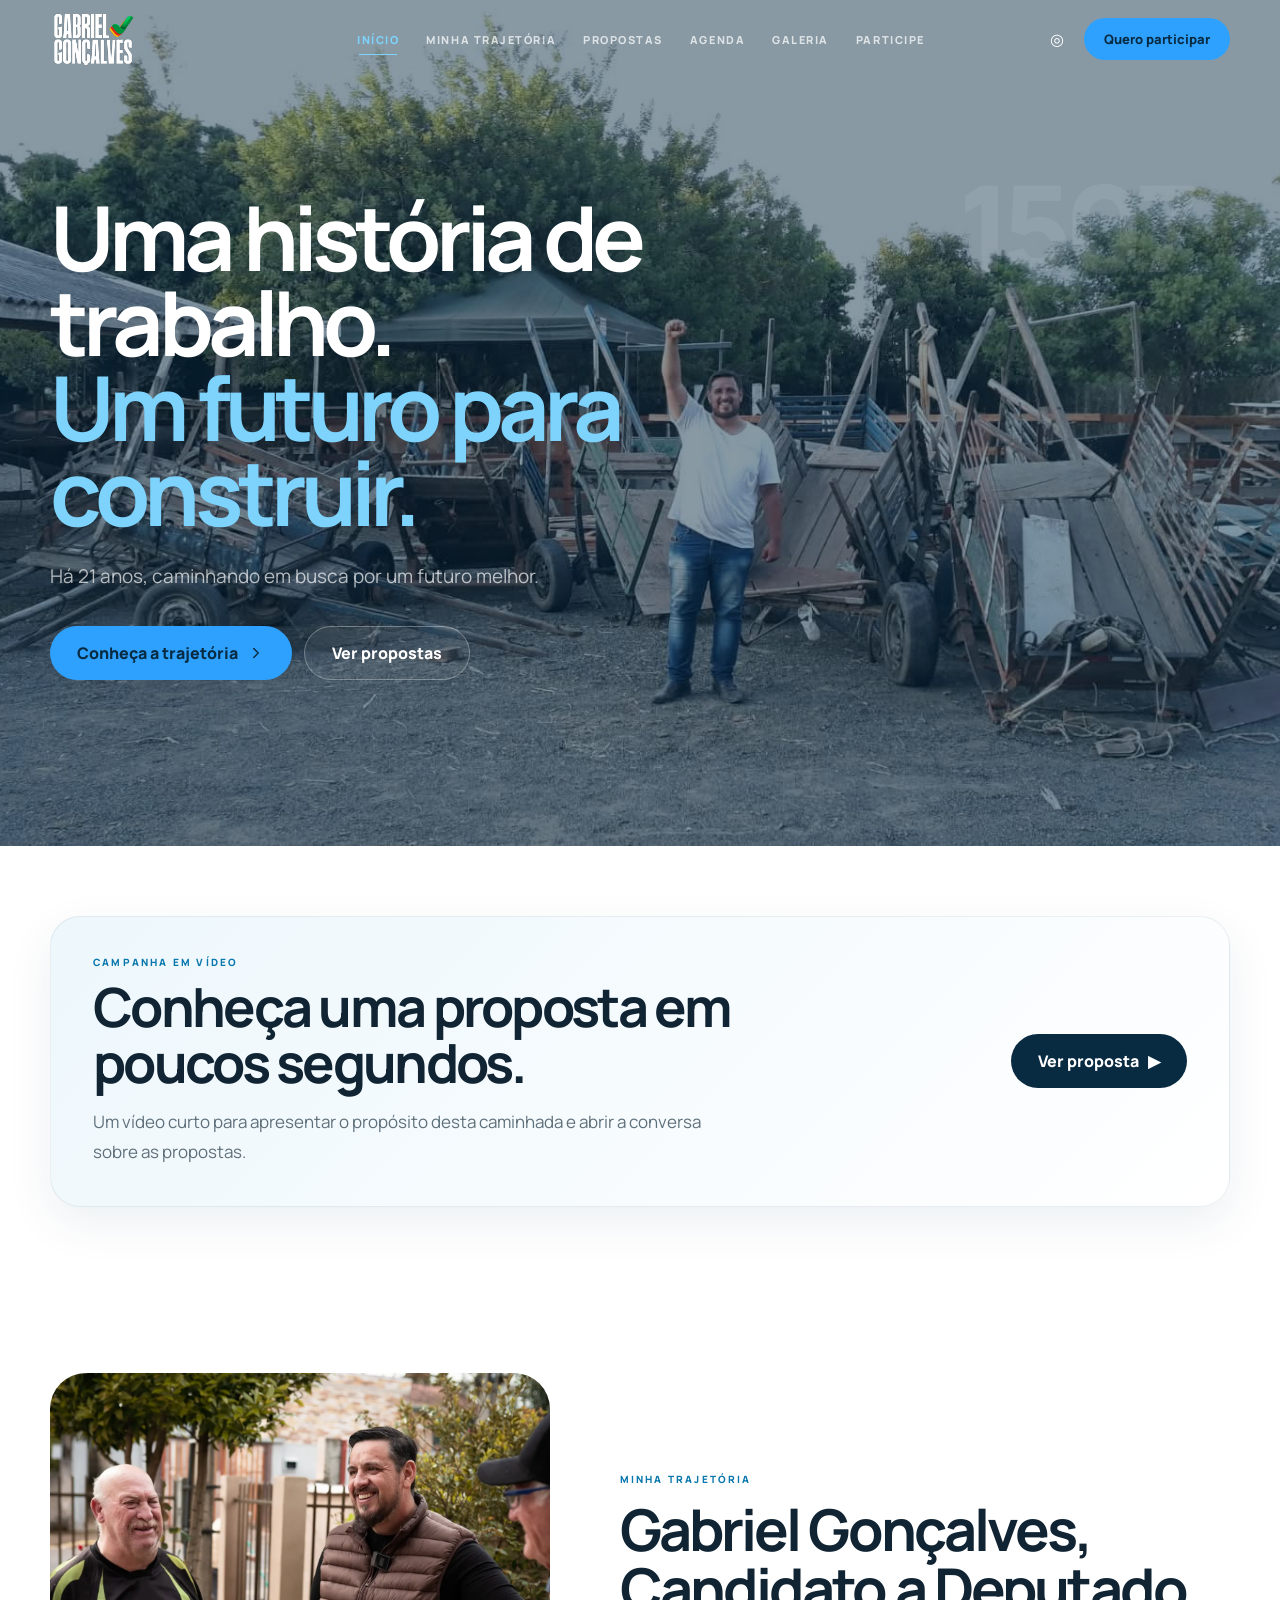
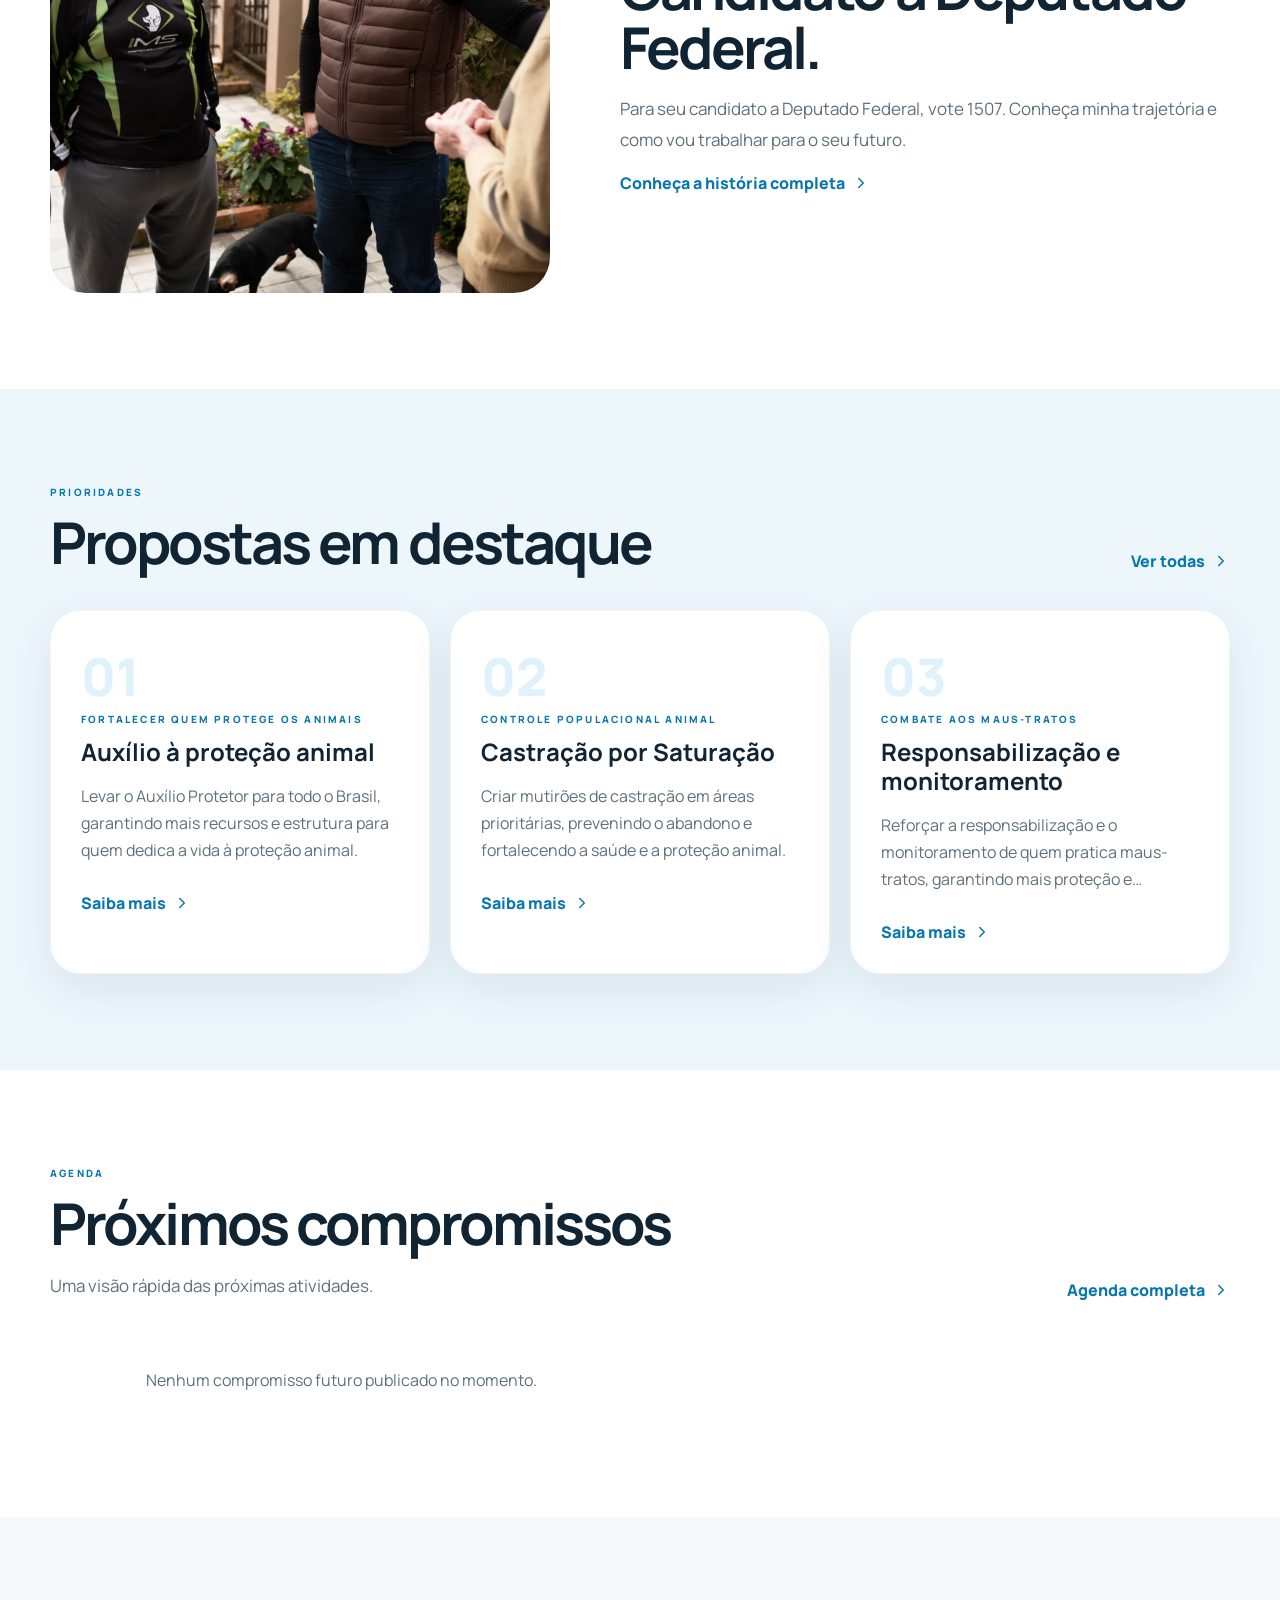
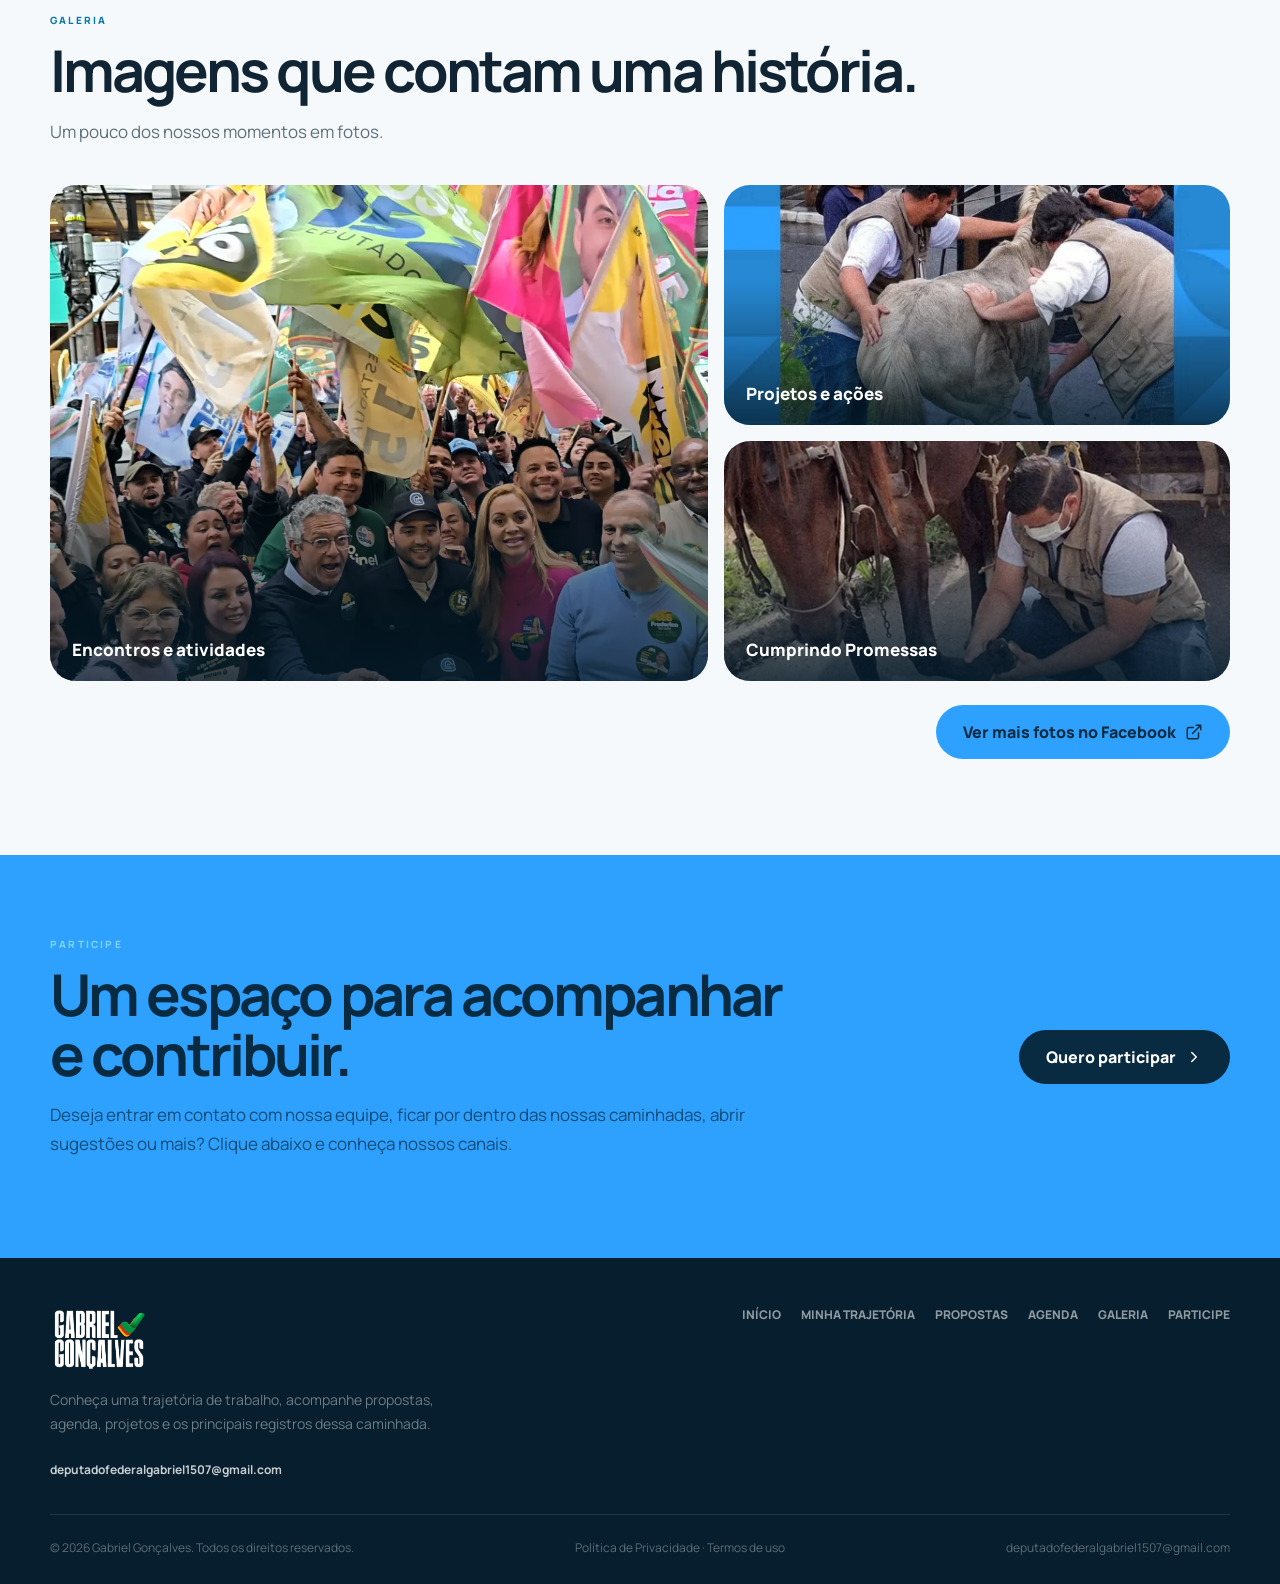
==== commit 2e3f179a: "Ajustando textos do homepage" ====
--- a/index.html
+++ b/index.html
@@ -42,7 +42,7 @@
         <section class="hero"><img src="assets/images/capa.jpeg" alt="Imagem principal provisória">
             <div class="container hero-content">
                 <h1>Uma história de trabalho.<br><span>Um futuro para construir.</span></h1>
-                <p class="hero-copy">Há 13 anos, caminhando em busca por um futuro melhor.</p>
+                <p class="hero-copy">Há 21 anos, caminhando em busca por um futuro melhor.</p>
                 <div class="buttons"><a class="button" href="minha-trajetoria.html">Conheça a trajetória <svg
                             class="ui-icon" viewBox="0 0 24 24" aria-hidden="true">
                             <path d="m9 18 6-6-6-6" />
@@ -156,7 +156,7 @@
                 <div class="section-head">
                     <div><span class="eyebrow">Galeria</span>
                         <h2>Imagens que contam uma história.</h2>
-                        <p class="lead">Substitua as imagens provisórias por fotografias autorais.</p>
+                        <p class="lead">Um pouco dos nossos momentos em fotos.</p>
                     </div>
                 </div>
                 <div class="gallery-grid"><button class="gallery-item gallery-large reveal"
@@ -183,8 +183,7 @@
             <div class="container participate-banner reveal">
                 <div><span class="eyebrow light">Participe</span>
                     <h2>Um espaço para acompanhar e contribuir.</h2>
-                    <p>Apresente de forma breve como o visitante pode receber informações, enviar sugestões ou acessar o
-                        formulário externo.</p>
+                    <p>Deseja entrar em contato com nossa equipe, ficar por dentro das nossas caminhadas, abrir sugestões ou mais? Clique abaixo e conheça nossos canais.</p>
                 </div><a class="button" href="participe.html">Quero participar <svg class="ui-icon" viewBox="0 0 24 24"
                         aria-hidden="true">
                         <path d="m9 18 6-6-6-6" />
@@ -222,4 +221,4 @@
     <script src="assets/js/home-video-modal.js"></script>
 </body>
 
-</html>+</html>
